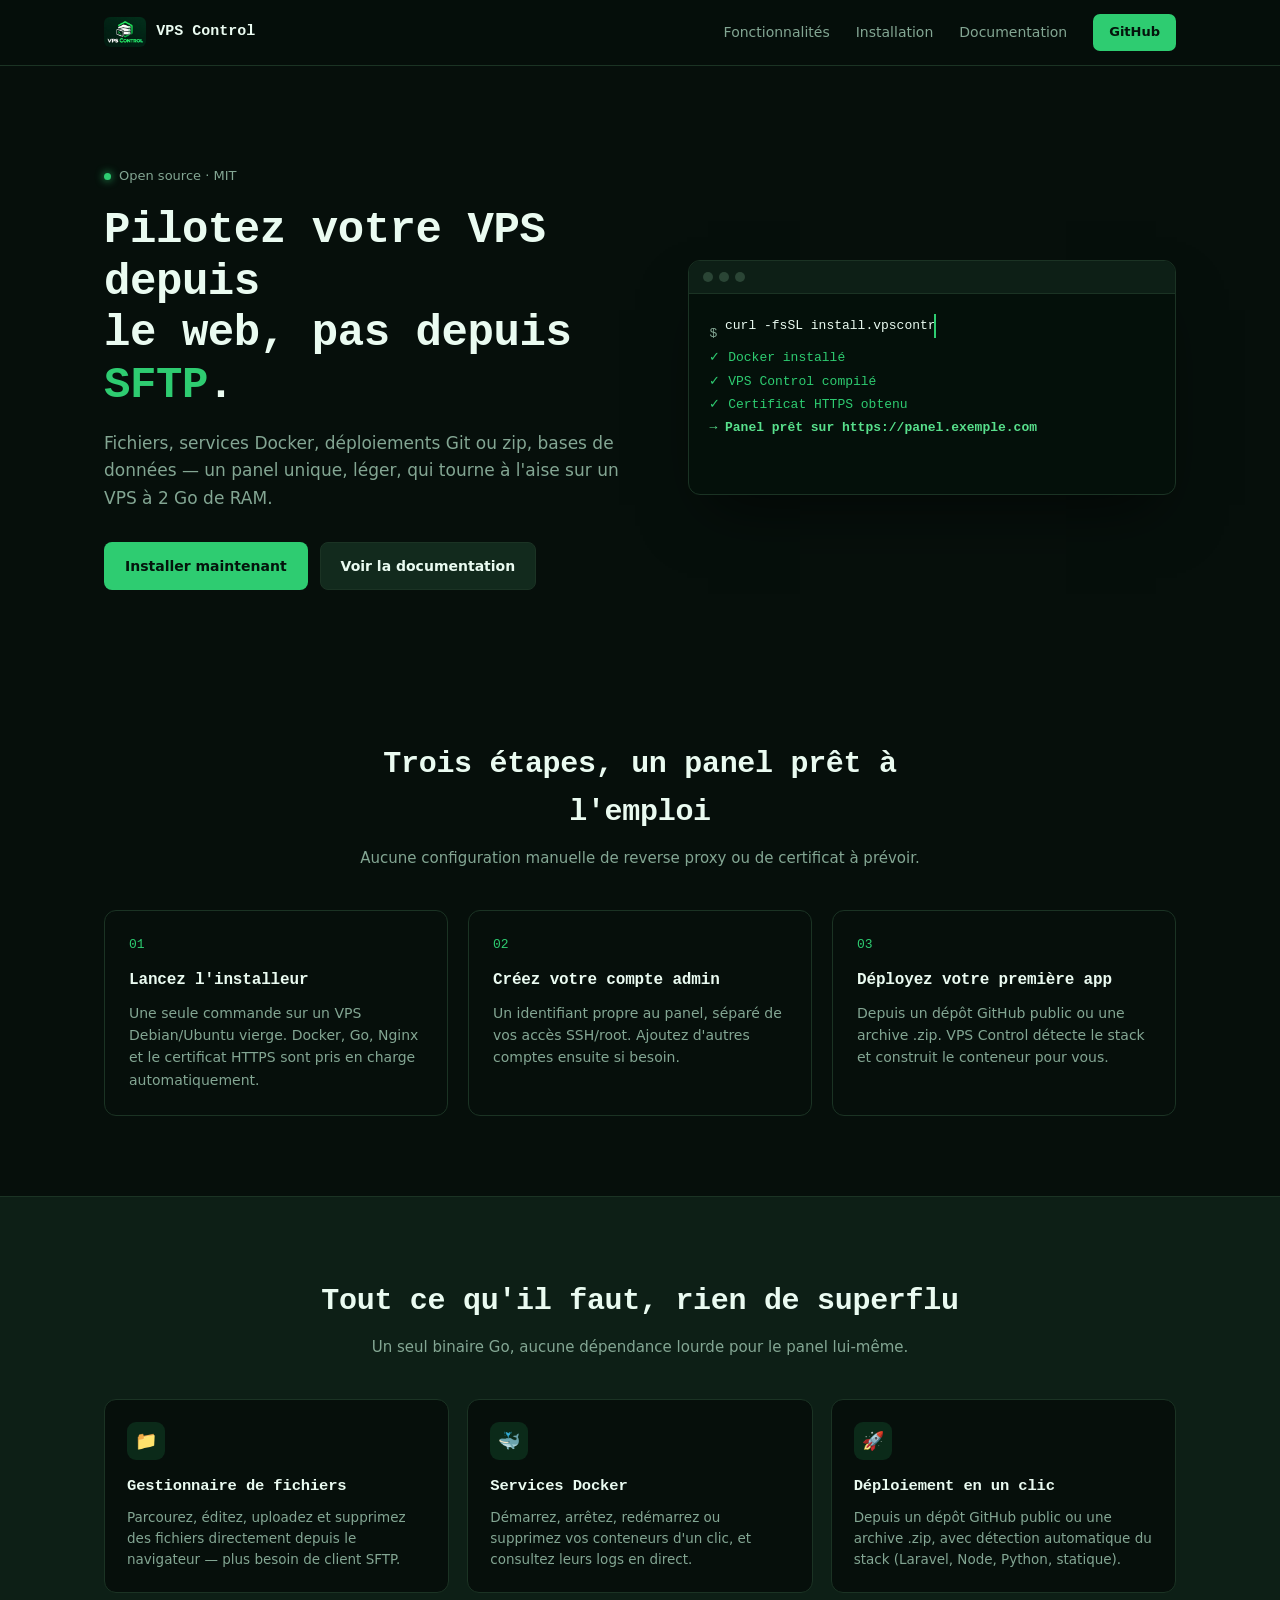
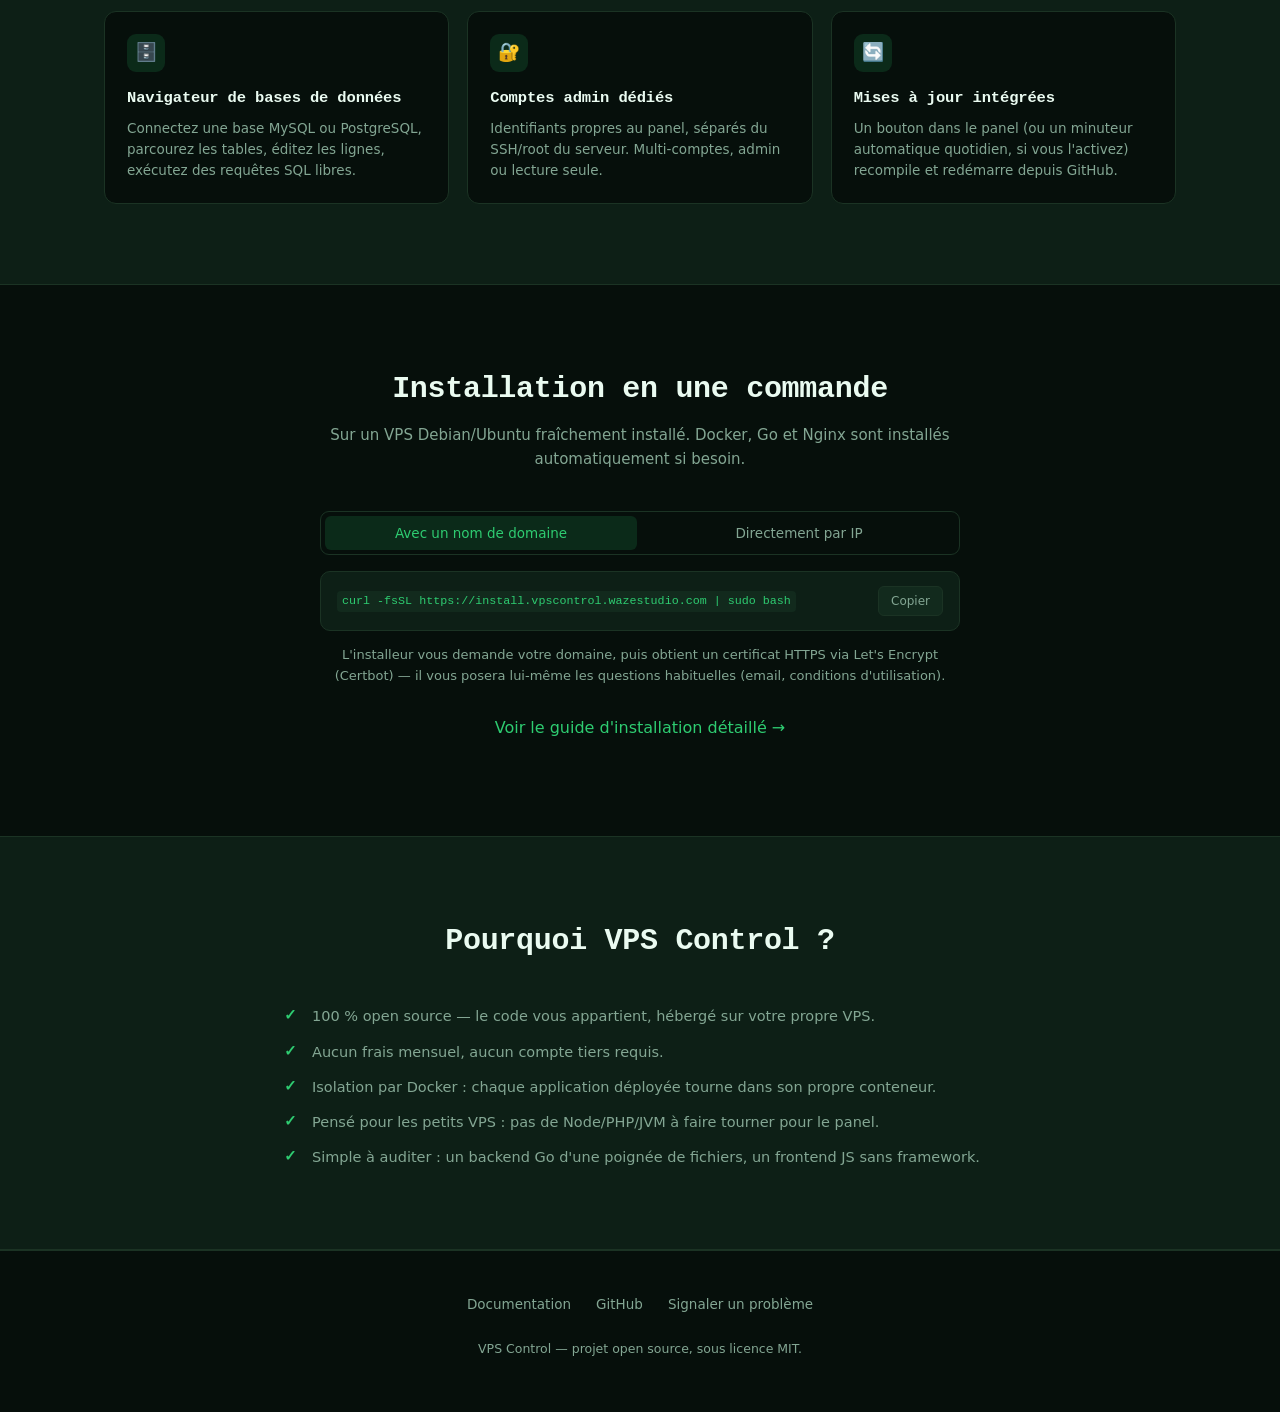
==== index.html @ a2557af0 "Update #1" ====
<!DOCTYPE html>
<html lang="fr">
<head>
<meta charset="UTF-8">
<meta name="viewport" content="width=device-width, initial-scale=1.0">
<title>VPS Control — le panel d'administration open source pour votre VPS</title>
<meta name="description" content="VPS Control est un panel web open source, léger (2 Go de RAM suffisent), pour gérer fichiers, services Docker, déploiements et bases de données de votre VPS.">
<link rel="icon" href="data:,">
<link rel="stylesheet" href="/style.css">
</head>
<body>

<nav class="site-nav">
  <div class="container">
    <div class="brand"><img src="/assets/logo-dark-bg.jpg" alt="VPS Control"> VPS Control</div>
    <div class="nav-links">
      <a href="#fonctionnalites" class="nav-link">Fonctionnalités</a>
      <a href="#installation" class="nav-link">Installation</a>
      <a href="/docs.html" class="nav-link">Documentation</a>
      <a href="https://github.com/VPSControl/vps-control" class="btn-github">GitHub</a>
    </div>
    <button class="nav-toggle" aria-label="Menu">☰</button>
  </div>
  <div class="mobile-menu">
    <a href="#fonctionnalites">Fonctionnalités</a>
    <a href="#installation">Installation</a>
    <a href="/docs.html">Documentation</a>
    <a href="https://github.com/VPSControl/vps-control" class="btn-github">GitHub</a>
  </div>
</nav>

<header class="hero">
  <div class="container hero-grid">
    <div>
      <div class="eyebrow-line"><span class="dot"></span> Open source · MIT</div>
      <h1>Pilotez votre VPS depuis<br>le web, pas depuis <span class="accent">SFTP</span>.</h1>
      <p class="tagline">Fichiers, services Docker, déploiements Git ou zip, bases de données — un panel unique, léger, qui tourne à l'aise sur un VPS à 2 Go de RAM.</p>
      <div class="hero-ctas">
        <a href="#installation" class="btn btn-primary">Installer maintenant</a>
        <a href="/docs.html" class="btn btn-secondary">Voir la documentation</a>
      </div>
    </div>
    <div class="terminal">
      <div class="terminal-bar"><span></span><span></span><span></span></div>
      <div class="terminal-body">
        <div><span class="prompt">$ </span><span class="cmd typed">curl -fsSL install.vpscontrol.wazestudio.com | sudo bash</span></div>
        <span class="out o1">✓ Docker installé</span>
        <span class="out o2">✓ VPS Control compilé</span>
        <span class="out o3">✓ Certificat HTTPS obtenu</span>
        <span class="out o4">→ Panel prêt sur https://panel.exemple.com</span>
      </div>
    </div>
  </div>
</header>

<section id="comment-ca-marche">
  <div class="container">
    <div class="section-head center">
      <h2>Trois étapes, un panel prêt à l'emploi</h2>
      <p>Aucune configuration manuelle de reverse proxy ou de certificat à prévoir.</p>
    </div>
    <div class="steps-grid">
      <div class="step-card">
        <div class="num">01</div>
        <h3>Lancez l'installeur</h3>
        <p>Une seule commande sur un VPS Debian/Ubuntu vierge. Docker, Go, Nginx et le certificat HTTPS sont pris en charge automatiquement.</p>
      </div>
      <div class="step-card">
        <div class="num">02</div>
        <h3>Créez votre compte admin</h3>
        <p>Un identifiant propre au panel, séparé de vos accès SSH/root. Ajoutez d'autres comptes ensuite si besoin.</p>
      </div>
      <div class="step-card">
        <div class="num">03</div>
        <h3>Déployez votre première app</h3>
        <p>Depuis un dépôt GitHub public ou une archive .zip. VPS Control détecte le stack et construit le conteneur pour vous.</p>
      </div>
    </div>
  </div>
</section>

<section id="fonctionnalites" class="alt">
  <div class="container">
    <div class="section-head center">
      <h2>Tout ce qu'il faut, rien de superflu</h2>
      <p>Un seul binaire Go, aucune dépendance lourde pour le panel lui-même.</p>
    </div>
    <div class="features-grid">
      <div class="feature-card">
        <div class="icon-badge">📁</div>
        <h3>Gestionnaire de fichiers</h3>
        <p>Parcourez, éditez, uploadez et supprimez des fichiers directement depuis le navigateur — plus besoin de client SFTP.</p>
      </div>
      <div class="feature-card">
        <div class="icon-badge">🐳</div>
        <h3>Services Docker</h3>
        <p>Démarrez, arrêtez, redémarrez ou supprimez vos conteneurs d'un clic, et consultez leurs logs en direct.</p>
      </div>
      <div class="feature-card">
        <div class="icon-badge">🚀</div>
        <h3>Déploiement en un clic</h3>
        <p>Depuis un dépôt GitHub public ou une archive .zip, avec détection automatique du stack (Laravel, Node, Python, statique).</p>
      </div>
      <div class="feature-card">
        <div class="icon-badge">🗄️</div>
        <h3>Navigateur de bases de données</h3>
        <p>Connectez une base MySQL ou PostgreSQL, parcourez les tables, éditez les lignes, exécutez des requêtes SQL libres.</p>
      </div>
      <div class="feature-card">
        <div class="icon-badge">🔐</div>
        <h3>Comptes admin dédiés</h3>
        <p>Identifiants propres au panel, séparés du SSH/root du serveur. Multi-comptes, admin ou lecture seule.</p>
      </div>
      <div class="feature-card">
        <div class="icon-badge">🔄</div>
        <h3>Mises à jour intégrées</h3>
        <p>Un bouton dans le panel (ou un minuteur automatique quotidien, si vous l'activez) recompile et redémarre depuis GitHub.</p>
      </div>
    </div>
  </div>
</section>

<section id="installation">
  <div class="container">
    <div class="section-head center">
      <h2>Installation en une commande</h2>
      <p>Sur un VPS Debian/Ubuntu fraîchement installé. Docker, Go et Nginx sont installés automatiquement si besoin.</p>
    </div>
    <div class="install-tabs">
      <div class="tab-switch">
        <button class="active" data-pane="pane-domain">Avec un nom de domaine</button>
        <button data-pane="pane-ip">Directement par IP</button>
      </div>
      <div id="pane-domain" class="install-pane active">
        <div class="code-box">
          <code id="cmd-domain">curl -fsSL https://install.vpscontrol.wazestudio.com | sudo bash</code>
          <button onclick="copyInstallCommand(this, document.getElementById('cmd-domain').textContent)">Copier</button>
        </div>
        <p class="install-note">L'installeur vous demande votre domaine, puis obtient un certificat HTTPS via Let's Encrypt (Certbot) — il vous posera lui-même les questions habituelles (email, conditions d'utilisation).</p>
      </div>
      <div id="pane-ip" class="install-pane">
        <div class="code-box">
          <code id="cmd-ip">curl -fsSL https://install.vpscontrol.wazestudio.com | sudo bash</code>
          <button onclick="copyInstallCommand(this, document.getElementById('cmd-ip').textContent)">Copier</button>
        </div>
        <p class="install-note">Répondez simplement Entrée à la question du domaine : le panel sera accessible en HTTPS via l'IP du VPS et un port de votre choix (certificat auto-signé).</p>
      </div>
    </div>
    <p style="text-align:center;margin-top:28px;">
      <a href="/docs.html">Voir le guide d'installation détaillé →</a>
    </p>
  </div>
</section>

<section class="alt">
  <div class="container" style="max-width:760px;">
    <div class="section-head center">
      <h2>Pourquoi VPS Control ?</h2>
    </div>
    <ul class="check-list">
      <li>100 % open source — le code vous appartient, hébergé sur votre propre VPS.</li>
      <li>Aucun frais mensuel, aucun compte tiers requis.</li>
      <li>Isolation par Docker : chaque application déployée tourne dans son propre conteneur.</li>
      <li>Pensé pour les petits VPS : pas de Node/PHP/JVM à faire tourner pour le panel.</li>
      <li>Simple à auditer : un backend Go d'une poignée de fichiers, un frontend JS sans framework.</li>
    </ul>
  </div>
</section>

<footer>
  <div class="container">
    <div class="footer-links">
      <a href="/docs.html">Documentation</a>
      <a href="https://github.com/VPSControl/vps-control">GitHub</a>
      <a href="https://github.com/VPSControl/vps-control/issues">Signaler un problème</a>
    </div>
    <p class="footer-note">VPS Control — projet open source, sous licence MIT.</p>
  </div>
</footer>

<script src="/app.js"></script>
</body>
</html>
---- style.css ----
/* ------------------------------------------------------------------
   VPS Control — site vitrine
   Direction : "console d'administration" — le sujet (un panel qui pilote
   un serveur depuis un terminal) porte le choix d'une display face
   monospace pour les titres, sur un fond vert-sombre proche du logo,
   avec une seule vraie animation (le terminal qui "tape" la commande
   d'installation dans le hero).
------------------------------------------------------------------- */

:root {
  --bg: #060f0b;
  --bg-elevated: #0d1f16;
  --bg-elevated-2: #122a1d;
  --border: #1b3324;
  --green: #2ecc71;
  --green-bright: #58e08c;
  --green-soft: rgba(46, 204, 113, 0.14);
  --text: #eafbf1;
  --text-muted: #83a693;
  --font-display: ui-monospace, SFMono-Regular, "Cascadia Mono", "JetBrains Mono", Consolas, monospace;
  --font-body: system-ui, -apple-system, "Segoe UI", Roboto, sans-serif;
  --max-width: 1120px;
  --radius: 12px;
}

* { box-sizing: border-box; }
html { scroll-behavior: smooth; }

@media (prefers-reduced-motion: reduce) {
  html { scroll-behavior: auto; }
  * { animation-duration: 0.001ms !important; animation-iteration-count: 1 !important; }
}

body {
  margin: 0;
  background:
    radial-gradient(ellipse 900px 500px at 15% -10%, rgba(46,204,113,0.10), transparent 60%),
    var(--bg);
  color: var(--text);
  font-family: var(--font-body);
  line-height: 1.6;
  -webkit-font-smoothing: antialiased;
}

a { color: var(--green); text-decoration: none; }
a:hover { text-decoration: underline; }
a:focus-visible, button:focus-visible, input:focus-visible, textarea:focus-visible {
  outline: 2px solid var(--green-bright); outline-offset: 2px;
}

.container { max-width: var(--max-width); margin: 0 auto; padding: 0 24px; }

h1, h2, h3 { font-family: var(--font-display); font-weight: 600; letter-spacing: -0.01em; margin: 0; }

/* ---- Nav ---- */
.site-nav {
  position: sticky; top: 0; z-index: 30;
  background: rgba(6, 15, 11, 0.88);
  backdrop-filter: blur(8px);
  border-bottom: 1px solid var(--border);
}
.site-nav .container { display: flex; align-items: center; justify-content: space-between; padding: 14px 24px; }
.brand { display: flex; align-items: center; gap: 10px; font-family: var(--font-display); font-weight: 600; font-size: 15px; }
.brand img { height: 30px; width: auto; border-radius: 6px; }
.nav-links { display: flex; gap: 26px; align-items: center; }
.nav-links a.nav-link { color: var(--text-muted); font-size: 14px; font-family: var(--font-body); }
.nav-links a.nav-link:hover { color: var(--text); text-decoration: none; }
.btn-github { background: var(--green); color: #04140c !important; padding: 8px 16px; border-radius: 7px; font-weight: 600; font-size: 13px; font-family: var(--font-body); }
.btn-github:hover { background: var(--green-bright); text-decoration: none; }

.nav-toggle {
  display: none;
  background: none; border: 1px solid var(--border); border-radius: 7px;
  width: 38px; height: 38px; color: var(--text); cursor: pointer; font-size: 18px;
}
.mobile-menu { display: none; }

@media (max-width: 760px) {
  .nav-links { display: none; }
  .nav-toggle { display: block; }
  .mobile-menu.open {
    display: flex; flex-direction: column; gap: 2px; padding: 10px 16px 16px;
    border-top: 1px solid var(--border); background: var(--bg);
  }
  .mobile-menu a { padding: 10px 4px; color: var(--text-muted); font-size: 15px; }
  .mobile-menu a.btn-github { color: #04140c !important; text-align: center; margin-top: 8px; }
}

/* ---- Hero ---- */
.hero { padding: clamp(50px, 8vw, 100px) 0 70px; }
.hero-grid { display: grid; grid-template-columns: 1.1fr 1fr; gap: 48px; align-items: center; }
@media (max-width: 900px) { .hero-grid { grid-template-columns: 1fr; } }

.eyebrow-line { display: flex; align-items: center; gap: 8px; color: var(--text-muted); font-size: 13px; margin-bottom: 18px; }
.eyebrow-line .dot { width: 7px; height: 7px; border-radius: 50%; background: var(--green); box-shadow: 0 0 8px var(--green); }

.hero h1 {
  font-size: clamp(28px, 4.4vw, 44px);
  line-height: 1.18;
  margin-bottom: 18px;
}
.hero h1 .accent { color: var(--green); }
.hero p.tagline { font-family: var(--font-body); font-size: 17px; color: var(--text-muted); max-width: 52ch; margin: 0 0 30px; }
.hero-ctas { display: flex; gap: 12px; flex-wrap: wrap; }

.btn { display: inline-flex; align-items: center; gap: 8px; padding: 12px 20px; border-radius: 8px; font-weight: 600; font-size: 14px; font-family: var(--font-body); border: 1px solid transparent; cursor: pointer; }
.btn-primary { background: var(--green); color: #04140c; }
.btn-primary:hover { background: var(--green-bright); text-decoration: none; }
.btn-secondary { background: var(--bg-elevated-2); color: var(--text); border-color: var(--border); }
.btn-secondary:hover { border-color: var(--green); text-decoration: none; }

/* ---- Terminal mockup (hero) ---- */
.terminal {
  background: #04100a;
  border: 1px solid var(--border);
  border-radius: var(--radius);
  overflow: hidden;
  box-shadow: 0 30px 60px -20px rgba(0,0,0,0.6);
}
.terminal-bar { display: flex; gap: 6px; padding: 11px 14px; background: var(--bg-elevated); border-bottom: 1px solid var(--border); }
.terminal-bar span { width: 10px; height: 10px; border-radius: 50%; background: #2a4535; }
.terminal-body { padding: 20px; font-family: var(--font-display); font-size: 13px; line-height: 1.8; min-height: 200px; }
.terminal-body .prompt { color: var(--text-muted); }
.terminal-body .cmd { color: var(--text); }
.terminal-body .out { color: var(--green); display: block; opacity: 0; animation: reveal 0.4s forwards; }
.terminal-body .out.o1 { animation-delay: 1.4s; }
.terminal-body .out.o2 { animation-delay: 1.9s; }
.terminal-body .out.o3 { animation-delay: 2.4s; }
.terminal-body .out.o4 { animation-delay: 2.9s; color: var(--green-bright); font-weight: 600; }
.typed { display: inline-block; overflow: hidden; white-space: nowrap; border-right: 2px solid var(--green); width: 0; animation: type 1.2s steps(28) forwards, blink 0.8s step-end infinite; }
@keyframes type { to { width: 27ch; } }
@keyframes blink { 50% { border-color: transparent; } }
@keyframes reveal { to { opacity: 1; } }

/* ---- Code / copy box ---- */
.code-box {
  background: var(--bg-elevated);
  border: 1px solid var(--border);
  border-radius: 10px;
  padding: 14px 16px;
  display: flex;
  align-items: center;
  justify-content: space-between;
  gap: 14px;
  font-family: var(--font-display);
  font-size: 13px;
  color: var(--green);
}
.code-box code { overflow-x: auto; white-space: pre; }
.code-box button {
  background: var(--bg-elevated-2);
  border: 1px solid var(--border);
  color: var(--text-muted);
  border-radius: 6px;
  padding: 7px 12px;
  font-size: 12px;
  cursor: pointer;
  font-family: var(--font-body);
  flex-shrink: 0;
}
.code-box button:hover { color: var(--text); border-color: var(--green); }

pre.code-block {
  background: var(--bg-elevated);
  border: 1px solid var(--border);
  border-radius: 10px;
  padding: 16px 18px;
  overflow-x: auto;
  font-family: var(--font-display);
  font-size: 13px;
  line-height: 1.6;
}
code { font-family: var(--font-display); background: var(--bg-elevated-2); padding: 1px 5px; border-radius: 4px; font-size: 0.9em; }
pre code { background: none; padding: 0; }

/* ---- Sections ---- */
section { padding: clamp(50px, 7vw, 80px) 0; }
section.alt { background: var(--bg-elevated); border-top: 1px solid var(--border); border-bottom: 1px solid var(--border); }
.section-head { max-width: 640px; margin: 0 0 40px; }
.section-head h2 { font-size: clamp(22px, 3vw, 30px); margin-bottom: 10px; }
.section-head p { color: var(--text-muted); font-size: 15px; margin: 0; }
.section-head.center { margin-left: auto; margin-right: auto; text-align: center; }

/* ---- Steps (séquence légitime : 1-2-3) ---- */
.steps-grid { display: grid; grid-template-columns: repeat(3, 1fr); gap: 20px; }
@media (max-width: 800px) { .steps-grid { grid-template-columns: 1fr; } }
.step-card { border: 1px solid var(--border); border-radius: var(--radius); padding: 24px; background: var(--bg); }
.step-card .num { font-family: var(--font-display); color: var(--green); font-size: 13px; margin-bottom: 12px; }
.step-card h3 { font-size: 16px; margin-bottom: 8px; }
.step-card p { color: var(--text-muted); font-size: 14px; margin: 0; }

/* ---- Feature grid ---- */
.features-grid { display: grid; grid-template-columns: repeat(3, 1fr); gap: 18px; }
@media (max-width: 900px) { .features-grid { grid-template-columns: repeat(2, 1fr); } }
@media (max-width: 600px) { .features-grid { grid-template-columns: 1fr; } }

.feature-card {
  background: var(--bg);
  border: 1px solid var(--border);
  border-radius: var(--radius);
  padding: 22px;
  transition: border-color 0.15s ease, transform 0.15s ease;
}
.feature-card:hover { border-color: var(--green); transform: translateY(-2px); }
.feature-card .icon-badge {
  width: 38px; height: 38px; border-radius: 9px; background: var(--green-soft);
  display: flex; align-items: center; justify-content: center; font-size: 18px; margin-bottom: 14px;
}
.feature-card h3 { font-size: 15.5px; margin-bottom: 8px; }
.feature-card p { margin: 0; color: var(--text-muted); font-size: 13.5px; line-height: 1.55; }

/* ---- Install tabs ---- */
.install-tabs { max-width: 640px; margin: 0 auto; }
.tab-switch { display: flex; gap: 6px; background: var(--bg); border: 1px solid var(--border); border-radius: 9px; padding: 4px; margin-bottom: 16px; }
.tab-switch button {
  flex: 1; background: none; border: none; color: var(--text-muted); padding: 9px 12px; border-radius: 6px;
  font-family: var(--font-body); font-size: 13.5px; cursor: pointer; font-weight: 500;
}
.tab-switch button.active { background: var(--green-soft); color: var(--green); }
.install-pane { display: none; }
.install-pane.active { display: block; }
.install-note { text-align: center; color: var(--text-muted); font-size: 13px; margin-top: 14px; }

/* ---- Check list ---- */
.check-list { list-style: none; padding: 0; margin: 0; display: grid; gap: 12px; }
.check-list li { padding-left: 28px; position: relative; color: var(--text-muted); font-size: 14.5px; }
.check-list li::before { content: "✓"; position: absolute; left: 0; top: 0; color: var(--green); font-weight: 700; font-family: var(--font-display); }

/* ---- Footer ---- */
footer { padding: 40px 0; border-top: 1px solid var(--border); }
footer .container { display: flex; flex-direction: column; align-items: center; gap: 10px; text-align: center; }
footer .footer-links a { color: var(--text-muted); margin: 0 10px; font-size: 13.5px; }
footer .footer-links a:hover { color: var(--green); }
footer .footer-note { color: var(--text-muted); font-size: 12.5px; }

/* ---- Docs page ---- */
.docs-layout { display: grid; grid-template-columns: 220px 1fr; gap: 44px; align-items: start; }
@media (max-width: 900px) { .docs-layout { grid-template-columns: 1fr; } .docs-toc { position: static !important; flex-direction: row !important; flex-wrap: wrap; gap: 8px !important; padding-bottom: 20px; border-bottom: 1px solid var(--border); margin-bottom: 20px; } }
.docs-toc { position: sticky; top: 90px; display: flex; flex-direction: column; gap: 4px; }
.docs-toc a { color: var(--text-muted); font-size: 13.5px; padding: 7px 10px; border-radius: 6px; }
.docs-toc a:hover, .docs-toc a.active { color: var(--green); background: var(--green-soft); text-decoration: none; }
.docs-content h2 { font-size: 21px; margin-top: 48px; scroll-margin-top: 90px; }
.docs-content h2:first-child { margin-top: 0; }
.docs-content p, .docs-content li { font-size: 15px; }
.docs-content table { width: 100%; border-collapse: collapse; margin: 16px 0; display: block; overflow-x: auto; }
.docs-content th, .docs-content td { text-align: left; padding: 8px 10px; border-bottom: 1px solid var(--border); font-size: 13.5px; white-space: nowrap; }
.docs-content th { color: var(--text-muted); font-weight: 600; font-family: var(--font-display); }
.docs-content ul { color: var(--text-muted); padding-left: 20px; }
.docs-content .callout {
  border-left: 3px solid var(--green); background: var(--bg-elevated);
  padding: 14px 18px; border-radius: 0 8px 8px 0; margin: 18px 0; color: var(--text-muted); font-size: 14px;
}
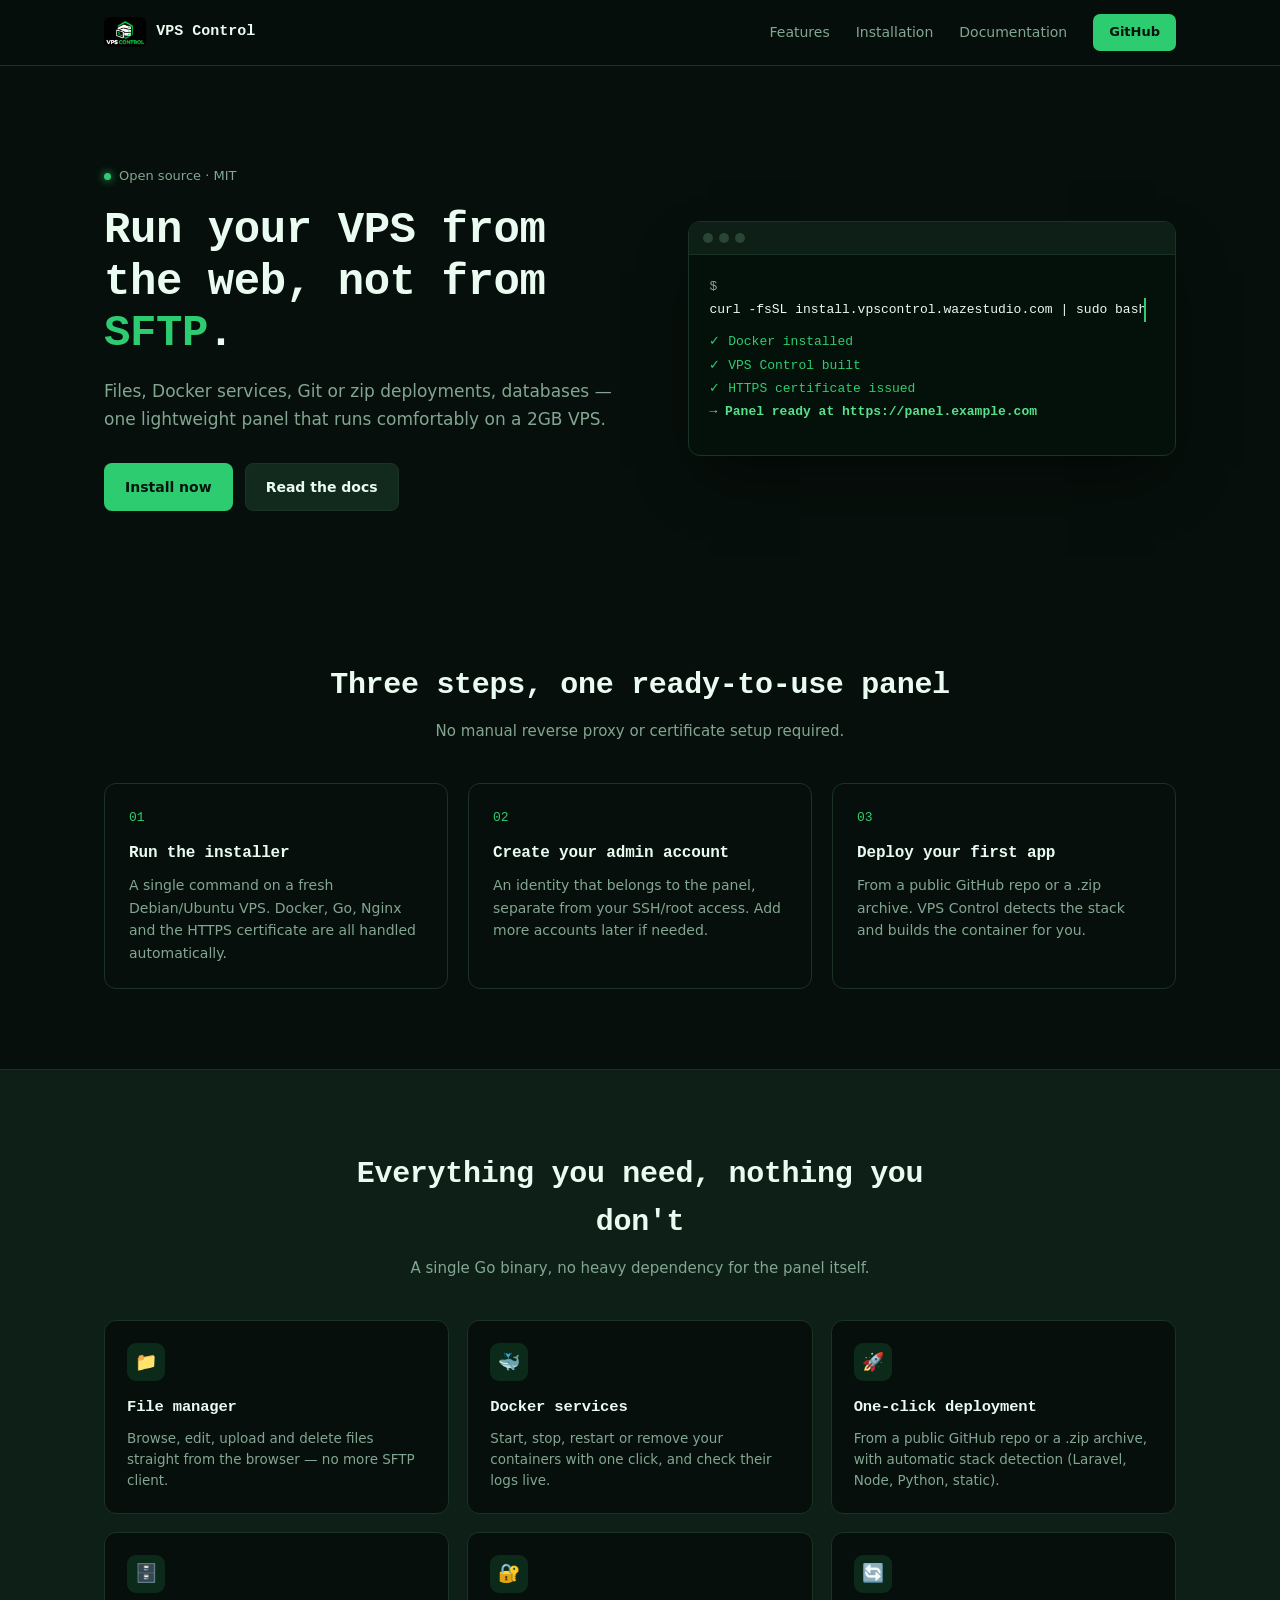
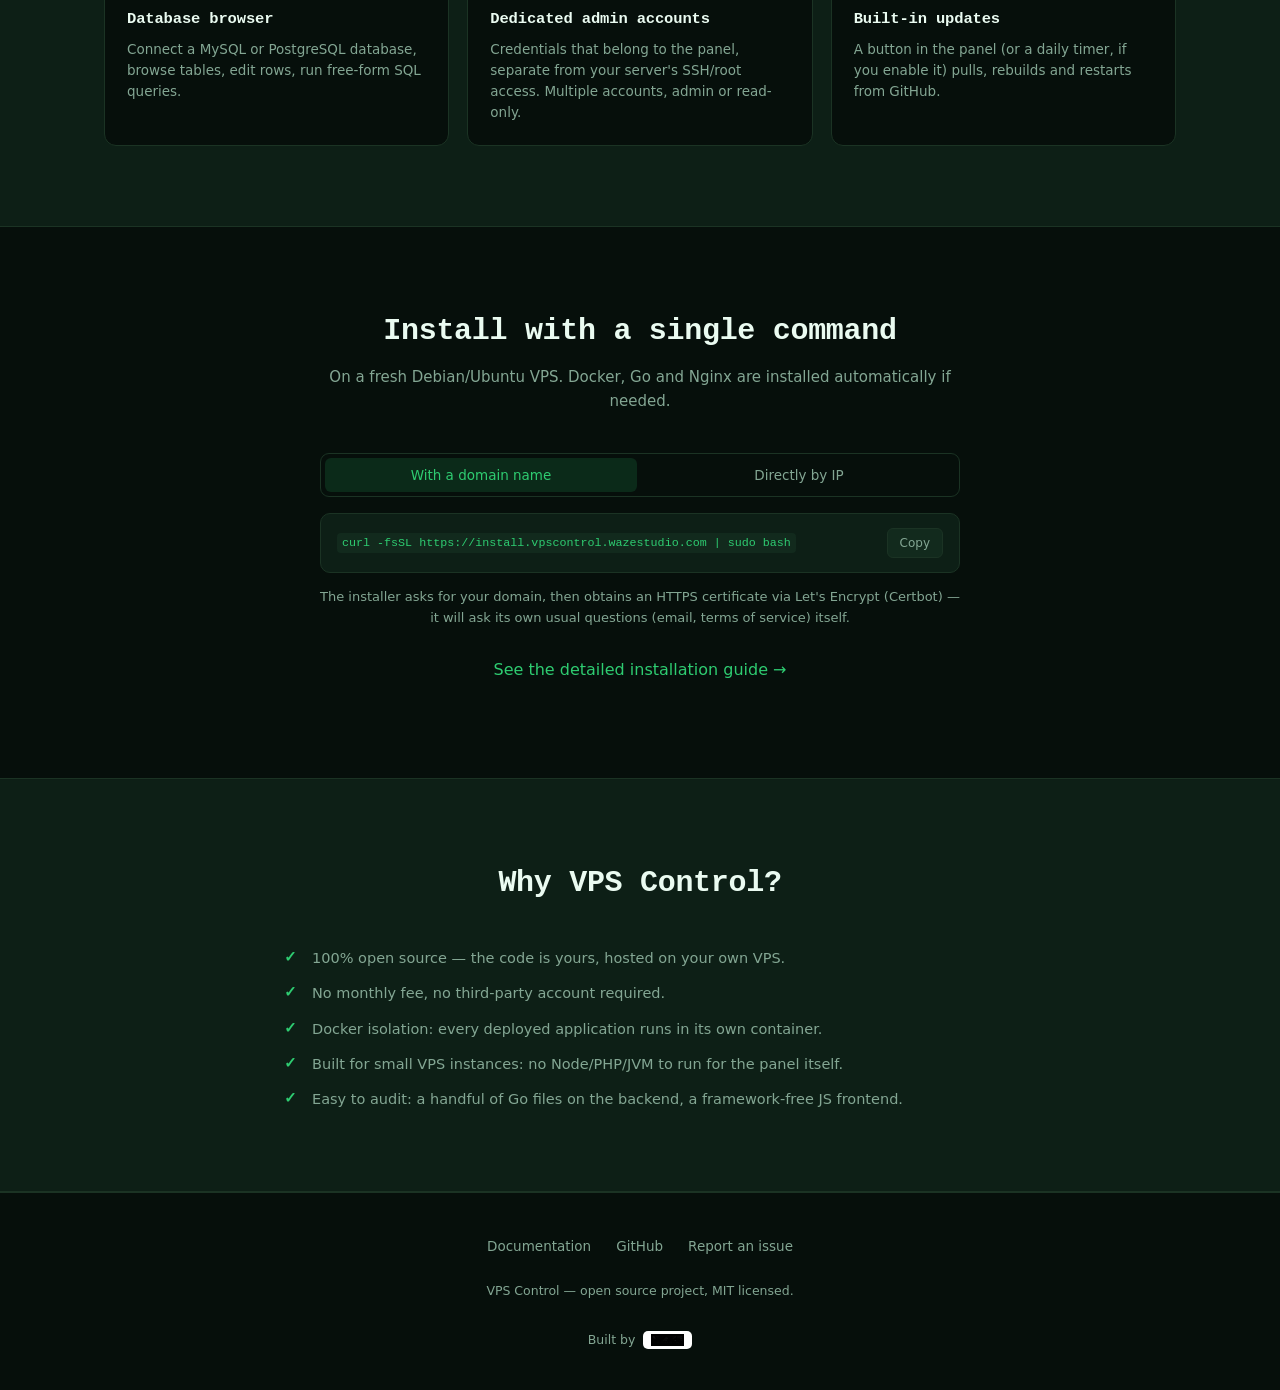
==== commit 391e8bf8: "Update #1.0.1" ====
--- a/index.html
+++ b/index.html
@@ -1,20 +1,20 @@
 <!DOCTYPE html>
-<html lang="fr">
+<html lang="en">
 <head>
 <meta charset="UTF-8">
 <meta name="viewport" content="width=device-width, initial-scale=1.0">
-<title>VPS Control — le panel d'administration open source pour votre VPS</title>
-<meta name="description" content="VPS Control est un panel web open source, léger (2 Go de RAM suffisent), pour gérer fichiers, services Docker, déploiements et bases de données de votre VPS.">
-<link rel="icon" href="data:,">
+<title>VPS Control — the open-source admin panel for your VPS</title>
+<meta name="description" content="VPS Control is an open-source, lightweight web panel (runs comfortably on 2GB of RAM) for managing files, Docker services, deployments and databases on your VPS.">
+<link rel="icon" type="image/jpeg" href="/assets/logo-icon.jpg">
 <link rel="stylesheet" href="/style.css">
 </head>
 <body>
 
 <nav class="site-nav">
   <div class="container">
-    <div class="brand"><img src="/assets/logo-dark-bg.jpg" alt="VPS Control"> VPS Control</div>
+    <div class="brand"><img src="/assets/logo-full.jpg" alt="VPS Control"> VPS Control</div>
     <div class="nav-links">
-      <a href="#fonctionnalites" class="nav-link">Fonctionnalités</a>
+      <a href="#features" class="nav-link">Features</a>
       <a href="#installation" class="nav-link">Installation</a>
       <a href="/docs.html" class="nav-link">Documentation</a>
       <a href="https://github.com/VPSControl/vps-control" class="btn-github">GitHub</a>
@@ -22,7 +22,7 @@
     <button class="nav-toggle" aria-label="Menu">☰</button>
   </div>
   <div class="mobile-menu">
-    <a href="#fonctionnalites">Fonctionnalités</a>
+    <a href="#features">Features</a>
     <a href="#installation">Installation</a>
     <a href="/docs.html">Documentation</a>
     <a href="https://github.com/VPSControl/vps-control" class="btn-github">GitHub</a>
@@ -33,88 +33,88 @@
   <div class="container hero-grid">
     <div>
       <div class="eyebrow-line"><span class="dot"></span> Open source · MIT</div>
-      <h1>Pilotez votre VPS depuis<br>le web, pas depuis <span class="accent">SFTP</span>.</h1>
-      <p class="tagline">Fichiers, services Docker, déploiements Git ou zip, bases de données — un panel unique, léger, qui tourne à l'aise sur un VPS à 2 Go de RAM.</p>
+      <h1>Run your VPS from<br>the web, not from <span class="accent">SFTP</span>.</h1>
+      <p class="tagline">Files, Docker services, Git or zip deployments, databases — one lightweight panel that runs comfortably on a 2GB VPS.</p>
       <div class="hero-ctas">
-        <a href="#installation" class="btn btn-primary">Installer maintenant</a>
-        <a href="/docs.html" class="btn btn-secondary">Voir la documentation</a>
+        <a href="#installation" class="btn btn-primary">Install now</a>
+        <a href="/docs.html" class="btn btn-secondary">Read the docs</a>
       </div>
     </div>
     <div class="terminal">
       <div class="terminal-bar"><span></span><span></span><span></span></div>
       <div class="terminal-body">
         <div><span class="prompt">$ </span><span class="cmd typed">curl -fsSL install.vpscontrol.wazestudio.com | sudo bash</span></div>
-        <span class="out o1">✓ Docker installé</span>
-        <span class="out o2">✓ VPS Control compilé</span>
-        <span class="out o3">✓ Certificat HTTPS obtenu</span>
-        <span class="out o4">→ Panel prêt sur https://panel.exemple.com</span>
+        <span class="out o1">✓ Docker installed</span>
+        <span class="out o2">✓ VPS Control built</span>
+        <span class="out o3">✓ HTTPS certificate issued</span>
+        <span class="out o4">→ Panel ready at https://panel.example.com</span>
       </div>
     </div>
   </div>
 </header>
 
-<section id="comment-ca-marche">
+<section id="how-it-works">
   <div class="container">
     <div class="section-head center">
-      <h2>Trois étapes, un panel prêt à l'emploi</h2>
-      <p>Aucune configuration manuelle de reverse proxy ou de certificat à prévoir.</p>
+      <h2>Three steps, one ready-to-use panel</h2>
+      <p>No manual reverse proxy or certificate setup required.</p>
     </div>
     <div class="steps-grid">
       <div class="step-card">
         <div class="num">01</div>
-        <h3>Lancez l'installeur</h3>
-        <p>Une seule commande sur un VPS Debian/Ubuntu vierge. Docker, Go, Nginx et le certificat HTTPS sont pris en charge automatiquement.</p>
+        <h3>Run the installer</h3>
+        <p>A single command on a fresh Debian/Ubuntu VPS. Docker, Go, Nginx and the HTTPS certificate are all handled automatically.</p>
       </div>
       <div class="step-card">
         <div class="num">02</div>
-        <h3>Créez votre compte admin</h3>
-        <p>Un identifiant propre au panel, séparé de vos accès SSH/root. Ajoutez d'autres comptes ensuite si besoin.</p>
+        <h3>Create your admin account</h3>
+        <p>An identity that belongs to the panel, separate from your SSH/root access. Add more accounts later if needed.</p>
       </div>
       <div class="step-card">
         <div class="num">03</div>
-        <h3>Déployez votre première app</h3>
-        <p>Depuis un dépôt GitHub public ou une archive .zip. VPS Control détecte le stack et construit le conteneur pour vous.</p>
+        <h3>Deploy your first app</h3>
+        <p>From a public GitHub repo or a .zip archive. VPS Control detects the stack and builds the container for you.</p>
       </div>
     </div>
   </div>
 </section>
 
-<section id="fonctionnalites" class="alt">
+<section id="features" class="alt">
   <div class="container">
     <div class="section-head center">
-      <h2>Tout ce qu'il faut, rien de superflu</h2>
-      <p>Un seul binaire Go, aucune dépendance lourde pour le panel lui-même.</p>
+      <h2>Everything you need, nothing you don't</h2>
+      <p>A single Go binary, no heavy dependency for the panel itself.</p>
     </div>
     <div class="features-grid">
       <div class="feature-card">
         <div class="icon-badge">📁</div>
-        <h3>Gestionnaire de fichiers</h3>
-        <p>Parcourez, éditez, uploadez et supprimez des fichiers directement depuis le navigateur — plus besoin de client SFTP.</p>
+        <h3>File manager</h3>
+        <p>Browse, edit, upload and delete files straight from the browser — no more SFTP client.</p>
       </div>
       <div class="feature-card">
         <div class="icon-badge">🐳</div>
-        <h3>Services Docker</h3>
-        <p>Démarrez, arrêtez, redémarrez ou supprimez vos conteneurs d'un clic, et consultez leurs logs en direct.</p>
+        <h3>Docker services</h3>
+        <p>Start, stop, restart or remove your containers with one click, and check their logs live.</p>
       </div>
       <div class="feature-card">
         <div class="icon-badge">🚀</div>
-        <h3>Déploiement en un clic</h3>
-        <p>Depuis un dépôt GitHub public ou une archive .zip, avec détection automatique du stack (Laravel, Node, Python, statique).</p>
+        <h3>One-click deployment</h3>
+        <p>From a public GitHub repo or a .zip archive, with automatic stack detection (Laravel, Node, Python, static).</p>
       </div>
       <div class="feature-card">
         <div class="icon-badge">🗄️</div>
-        <h3>Navigateur de bases de données</h3>
-        <p>Connectez une base MySQL ou PostgreSQL, parcourez les tables, éditez les lignes, exécutez des requêtes SQL libres.</p>
+        <h3>Database browser</h3>
+        <p>Connect a MySQL or PostgreSQL database, browse tables, edit rows, run free-form SQL queries.</p>
       </div>
       <div class="feature-card">
         <div class="icon-badge">🔐</div>
-        <h3>Comptes admin dédiés</h3>
-        <p>Identifiants propres au panel, séparés du SSH/root du serveur. Multi-comptes, admin ou lecture seule.</p>
+        <h3>Dedicated admin accounts</h3>
+        <p>Credentials that belong to the panel, separate from your server's SSH/root access. Multiple accounts, admin or read-only.</p>
       </div>
       <div class="feature-card">
         <div class="icon-badge">🔄</div>
-        <h3>Mises à jour intégrées</h3>
-        <p>Un bouton dans le panel (ou un minuteur automatique quotidien, si vous l'activez) recompile et redémarre depuis GitHub.</p>
+        <h3>Built-in updates</h3>
+        <p>A button in the panel (or a daily timer, if you enable it) pulls, rebuilds and restarts from GitHub.</p>
       </div>
     </div>
   </div>
@@ -123,31 +123,31 @@
 <section id="installation">
   <div class="container">
     <div class="section-head center">
-      <h2>Installation en une commande</h2>
-      <p>Sur un VPS Debian/Ubuntu fraîchement installé. Docker, Go et Nginx sont installés automatiquement si besoin.</p>
+      <h2>Install with a single command</h2>
+      <p>On a fresh Debian/Ubuntu VPS. Docker, Go and Nginx are installed automatically if needed.</p>
     </div>
     <div class="install-tabs">
       <div class="tab-switch">
-        <button class="active" data-pane="pane-domain">Avec un nom de domaine</button>
-        <button data-pane="pane-ip">Directement par IP</button>
+        <button class="active" data-pane="pane-domain">With a domain name</button>
+        <button data-pane="pane-ip">Directly by IP</button>
       </div>
       <div id="pane-domain" class="install-pane active">
         <div class="code-box">
           <code id="cmd-domain">curl -fsSL https://install.vpscontrol.wazestudio.com | sudo bash</code>
-          <button onclick="copyInstallCommand(this, document.getElementById('cmd-domain').textContent)">Copier</button>
+          <button onclick="copyInstallCommand(this, document.getElementById('cmd-domain').textContent)">Copy</button>
         </div>
-        <p class="install-note">L'installeur vous demande votre domaine, puis obtient un certificat HTTPS via Let's Encrypt (Certbot) — il vous posera lui-même les questions habituelles (email, conditions d'utilisation).</p>
+        <p class="install-note">The installer asks for your domain, then obtains an HTTPS certificate via Let's Encrypt (Certbot) — it will ask its own usual questions (email, terms of service) itself.</p>
       </div>
       <div id="pane-ip" class="install-pane">
         <div class="code-box">
           <code id="cmd-ip">curl -fsSL https://install.vpscontrol.wazestudio.com | sudo bash</code>
-          <button onclick="copyInstallCommand(this, document.getElementById('cmd-ip').textContent)">Copier</button>
+          <button onclick="copyInstallCommand(this, document.getElementById('cmd-ip').textContent)">Copy</button>
         </div>
-        <p class="install-note">Répondez simplement Entrée à la question du domaine : le panel sera accessible en HTTPS via l'IP du VPS et un port de votre choix (certificat auto-signé).</p>
+        <p class="install-note">Just press Enter at the domain question: the panel becomes available over HTTPS via the VPS's IP and a port of your choice (self-signed certificate).</p>
       </div>
     </div>
     <p style="text-align:center;margin-top:28px;">
-      <a href="/docs.html">Voir le guide d'installation détaillé →</a>
+      <a href="/docs.html">See the detailed installation guide →</a>
     </p>
   </div>
 </section>
@@ -155,14 +155,14 @@
 <section class="alt">
   <div class="container" style="max-width:760px;">
     <div class="section-head center">
-      <h2>Pourquoi VPS Control ?</h2>
+      <h2>Why VPS Control?</h2>
     </div>
     <ul class="check-list">
-      <li>100 % open source — le code vous appartient, hébergé sur votre propre VPS.</li>
-      <li>Aucun frais mensuel, aucun compte tiers requis.</li>
-      <li>Isolation par Docker : chaque application déployée tourne dans son propre conteneur.</li>
-      <li>Pensé pour les petits VPS : pas de Node/PHP/JVM à faire tourner pour le panel.</li>
-      <li>Simple à auditer : un backend Go d'une poignée de fichiers, un frontend JS sans framework.</li>
+      <li>100% open source — the code is yours, hosted on your own VPS.</li>
+      <li>No monthly fee, no third-party account required.</li>
+      <li>Docker isolation: every deployed application runs in its own container.</li>
+      <li>Built for small VPS instances: no Node/PHP/JVM to run for the panel itself.</li>
+      <li>Easy to audit: a handful of Go files on the backend, a framework-free JS frontend.</li>
     </ul>
   </div>
 </section>
@@ -172,9 +172,13 @@
     <div class="footer-links">
       <a href="/docs.html">Documentation</a>
       <a href="https://github.com/VPSControl/vps-control">GitHub</a>
-      <a href="https://github.com/VPSControl/vps-control/issues">Signaler un problème</a>
+      <a href="https://github.com/VPSControl/vps-control/issues">Report an issue</a>
     </div>
-    <p class="footer-note">VPS Control — projet open source, sous licence MIT.</p>
+    <p class="footer-note">VPS Control — open source project, MIT licensed.</p>
+    <div class="footer-credit">
+      <span>Built by</span>
+      <span class="waze-badge"><img src="/assets/waze-studio-logo.jpg" alt="Waze Studio"></span>
+    </div>
   </div>
 </footer>
 
--- a/style.css
+++ b/style.css
@@ -1,10 +1,10 @@
 /* ------------------------------------------------------------------
-   VPS Control — site vitrine
-   Direction : "console d'administration" — le sujet (un panel qui pilote
-   un serveur depuis un terminal) porte le choix d'une display face
-   monospace pour les titres, sur un fond vert-sombre proche du logo,
-   avec une seule vraie animation (le terminal qui "tape" la commande
-   d'installation dans le hero).
+   VPS Control — marketing site
+   Direction: "admin console" — the subject (a panel that drives a
+   server from a terminal) justifies a monospace display face for
+   headings, on a dark-green background close to the logo, with a
+   single real animation (the terminal "typing" the install command
+   in the hero).
 ------------------------------------------------------------------- */
 
 :root {
@@ -25,6 +25,10 @@
 
 * { box-sizing: border-box; }
 html { scroll-behavior: smooth; }
+/* Safety net: with min-width:0 applied below on grid items, this should
+   never be needed, but it costs nothing to guarantee no page ever scrolls
+   sideways on a phone. */
+html, body { max-width: 100%; overflow-x: hidden; }
 
 @media (prefers-reduced-motion: reduce) {
   html { scroll-behavior: auto; }
@@ -89,6 +93,7 @@
 /* ---- Hero ---- */
 .hero { padding: clamp(50px, 8vw, 100px) 0 70px; }
 .hero-grid { display: grid; grid-template-columns: 1.1fr 1fr; gap: 48px; align-items: center; }
+.hero-grid > * { min-width: 0; } /* prevents grid blowout from the long command inside .terminal */
 @media (max-width: 900px) { .hero-grid { grid-template-columns: 1fr; } }
 
 .eyebrow-line { display: flex; align-items: center; gap: 8px; color: var(--text-muted); font-size: 13px; margin-bottom: 18px; }
@@ -119,7 +124,7 @@
 }
 .terminal-bar { display: flex; gap: 6px; padding: 11px 14px; background: var(--bg-elevated); border-bottom: 1px solid var(--border); }
 .terminal-bar span { width: 10px; height: 10px; border-radius: 50%; background: #2a4535; }
-.terminal-body { padding: 20px; font-family: var(--font-display); font-size: 13px; line-height: 1.8; min-height: 200px; }
+.terminal-body { padding: 20px; font-family: var(--font-display); font-size: 13px; line-height: 1.8; min-height: 200px; overflow-x: auto; }
 .terminal-body .prompt { color: var(--text-muted); }
 .terminal-body .cmd { color: var(--text); }
 .terminal-body .out { color: var(--green); display: block; opacity: 0; animation: reveal 0.4s forwards; }
@@ -127,8 +132,8 @@
 .terminal-body .out.o2 { animation-delay: 1.9s; }
 .terminal-body .out.o3 { animation-delay: 2.4s; }
 .terminal-body .out.o4 { animation-delay: 2.9s; color: var(--green-bright); font-weight: 600; }
-.typed { display: inline-block; overflow: hidden; white-space: nowrap; border-right: 2px solid var(--green); width: 0; animation: type 1.2s steps(28) forwards, blink 0.8s step-end infinite; }
-@keyframes type { to { width: 27ch; } }
+.typed { display: inline-block; overflow: hidden; white-space: nowrap; border-right: 2px solid var(--green); width: 0; animation: type 1.3s steps(56) forwards, blink 0.8s step-end infinite; }
+@keyframes type { to { width: 56ch; } }
 @keyframes blink { 50% { border-color: transparent; } }
 @keyframes reveal { to { opacity: 1; } }
 
@@ -145,8 +150,9 @@
   font-family: var(--font-display);
   font-size: 13px;
   color: var(--green);
-}
-.code-box code { overflow-x: auto; white-space: pre; }
+  min-width: 0;
+}
+.code-box code { overflow-x: auto; white-space: pre; min-width: 0; }
 .code-box button {
   background: var(--bg-elevated-2);
   border: 1px solid var(--border);
@@ -181,7 +187,7 @@
 .section-head p { color: var(--text-muted); font-size: 15px; margin: 0; }
 .section-head.center { margin-left: auto; margin-right: auto; text-align: center; }
 
-/* ---- Steps (séquence légitime : 1-2-3) ---- */
+/* ---- Steps (a genuine 1-2-3 sequence) ---- */
 .steps-grid { display: grid; grid-template-columns: repeat(3, 1fr); gap: 20px; }
 @media (max-width: 800px) { .steps-grid { grid-template-columns: 1fr; } }
 .step-card { border: 1px solid var(--border); border-radius: var(--radius); padding: 24px; background: var(--bg); }
@@ -232,16 +238,30 @@
 footer .footer-links a { color: var(--text-muted); margin: 0 10px; font-size: 13.5px; }
 footer .footer-links a:hover { color: var(--green); }
 footer .footer-note { color: var(--text-muted); font-size: 12.5px; }
+.footer-credit { display: flex; align-items: center; gap: 8px; margin-top: 6px; color: var(--text-muted); font-size: 12.5px; }
+.waze-badge { display: inline-flex; align-items: center; background: #fff; border-radius: 5px; padding: 3px 8px; line-height: 0; }
+.waze-badge img { height: 12px; width: auto; display: block; }
 
 /* ---- Docs page ---- */
 .docs-layout { display: grid; grid-template-columns: 220px 1fr; gap: 44px; align-items: start; }
-@media (max-width: 900px) { .docs-layout { grid-template-columns: 1fr; } .docs-toc { position: static !important; flex-direction: row !important; flex-wrap: wrap; gap: 8px !important; padding-bottom: 20px; border-bottom: 1px solid var(--border); margin-bottom: 20px; } }
+/* min-width:0 is the fix for the classic CSS-grid overflow bug: without it,
+   a grid item with a long unbreakable child (a <pre> code line, a wide
+   table) refuses to shrink below its content's natural width, which widens
+   the whole grid — and the page — past the viewport on a phone. */
+.docs-layout > * { min-width: 0; }
+@media (max-width: 900px) {
+  .docs-layout { grid-template-columns: 1fr; }
+  .docs-toc {
+    position: static !important; flex-direction: row !important; flex-wrap: wrap;
+    gap: 8px !important; padding-bottom: 20px; border-bottom: 1px solid var(--border); margin-bottom: 20px;
+  }
+}
 .docs-toc { position: sticky; top: 90px; display: flex; flex-direction: column; gap: 4px; }
 .docs-toc a { color: var(--text-muted); font-size: 13.5px; padding: 7px 10px; border-radius: 6px; }
 .docs-toc a:hover, .docs-toc a.active { color: var(--green); background: var(--green-soft); text-decoration: none; }
 .docs-content h2 { font-size: 21px; margin-top: 48px; scroll-margin-top: 90px; }
 .docs-content h2:first-child { margin-top: 0; }
-.docs-content p, .docs-content li { font-size: 15px; }
+.docs-content p, .docs-content li { font-size: 15px; overflow-wrap: break-word; }
 .docs-content table { width: 100%; border-collapse: collapse; margin: 16px 0; display: block; overflow-x: auto; }
 .docs-content th, .docs-content td { text-align: left; padding: 8px 10px; border-bottom: 1px solid var(--border); font-size: 13.5px; white-space: nowrap; }
 .docs-content th { color: var(--text-muted); font-weight: 600; font-family: var(--font-display); }
@@ -249,4 +269,5 @@
 .docs-content .callout {
   border-left: 3px solid var(--green); background: var(--bg-elevated);
   padding: 14px 18px; border-radius: 0 8px 8px 0; margin: 18px 0; color: var(--text-muted); font-size: 14px;
-}
+  overflow-wrap: break-word;
+}
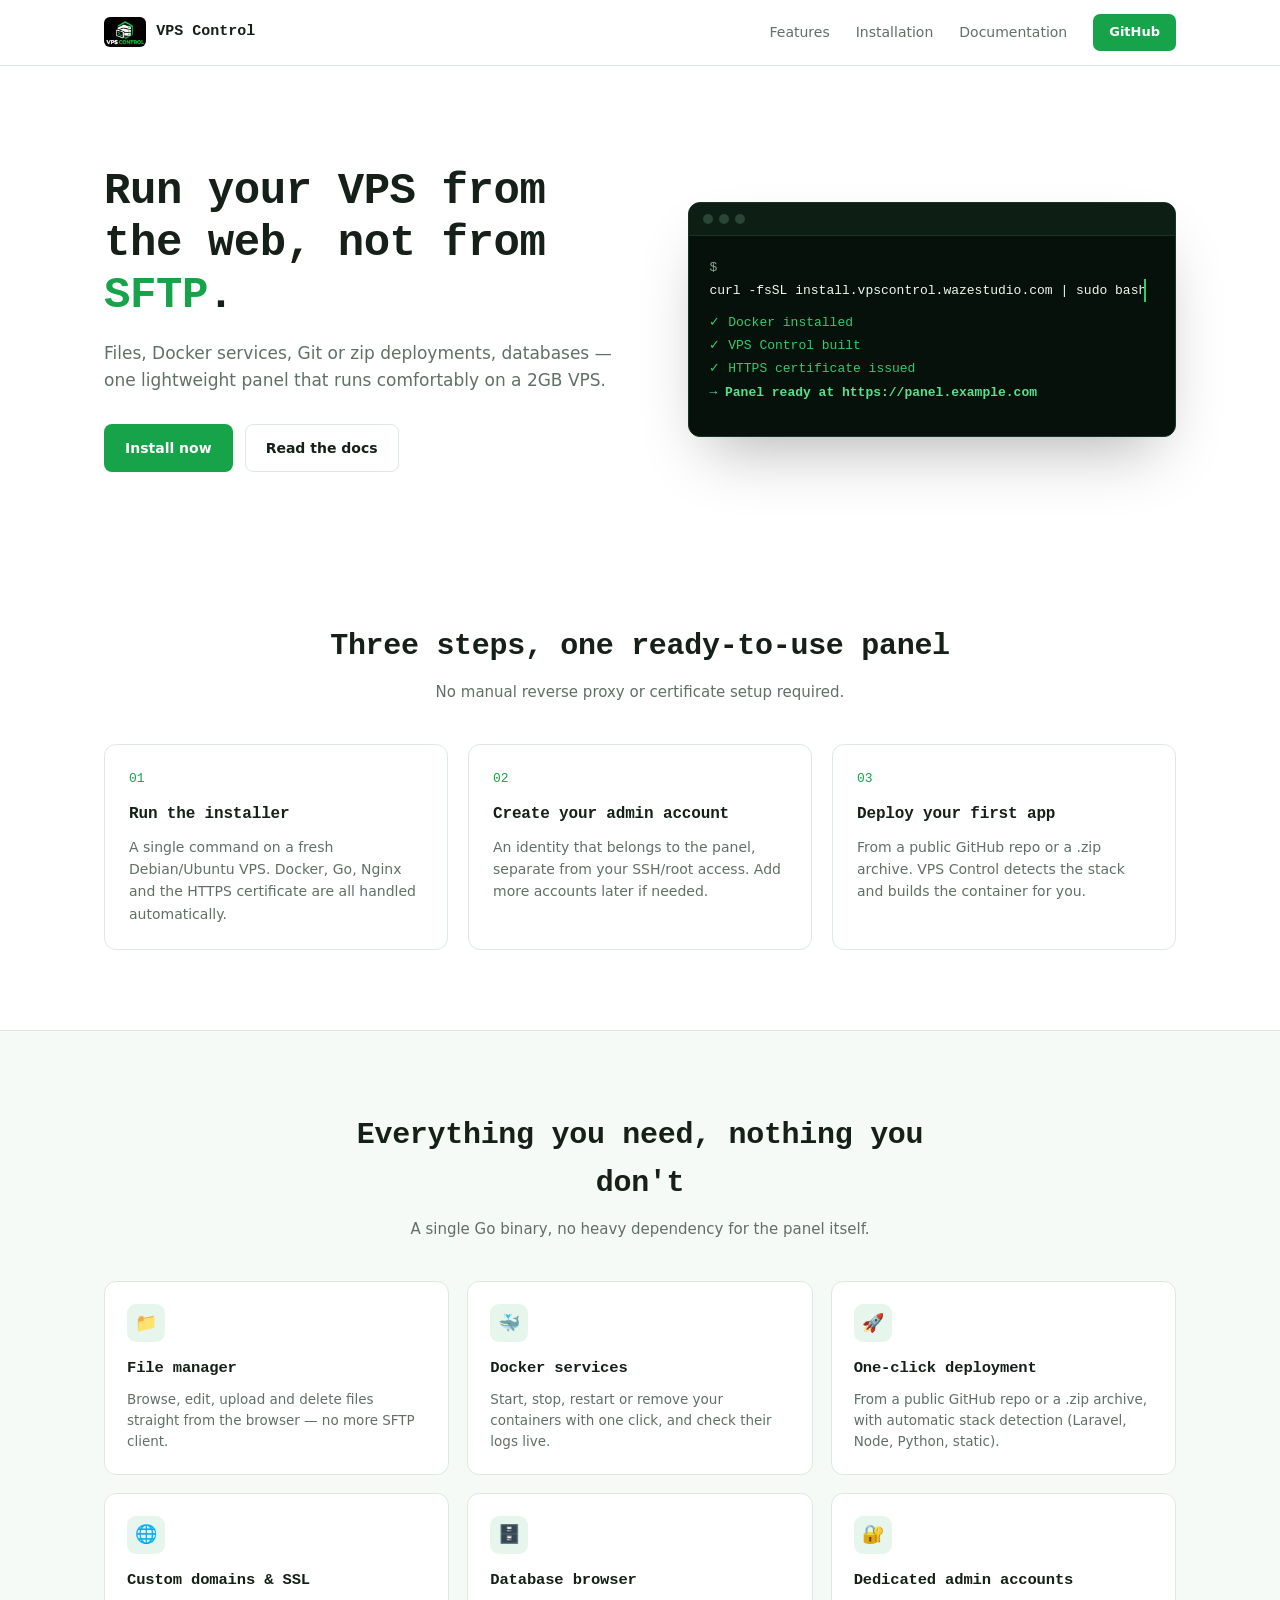
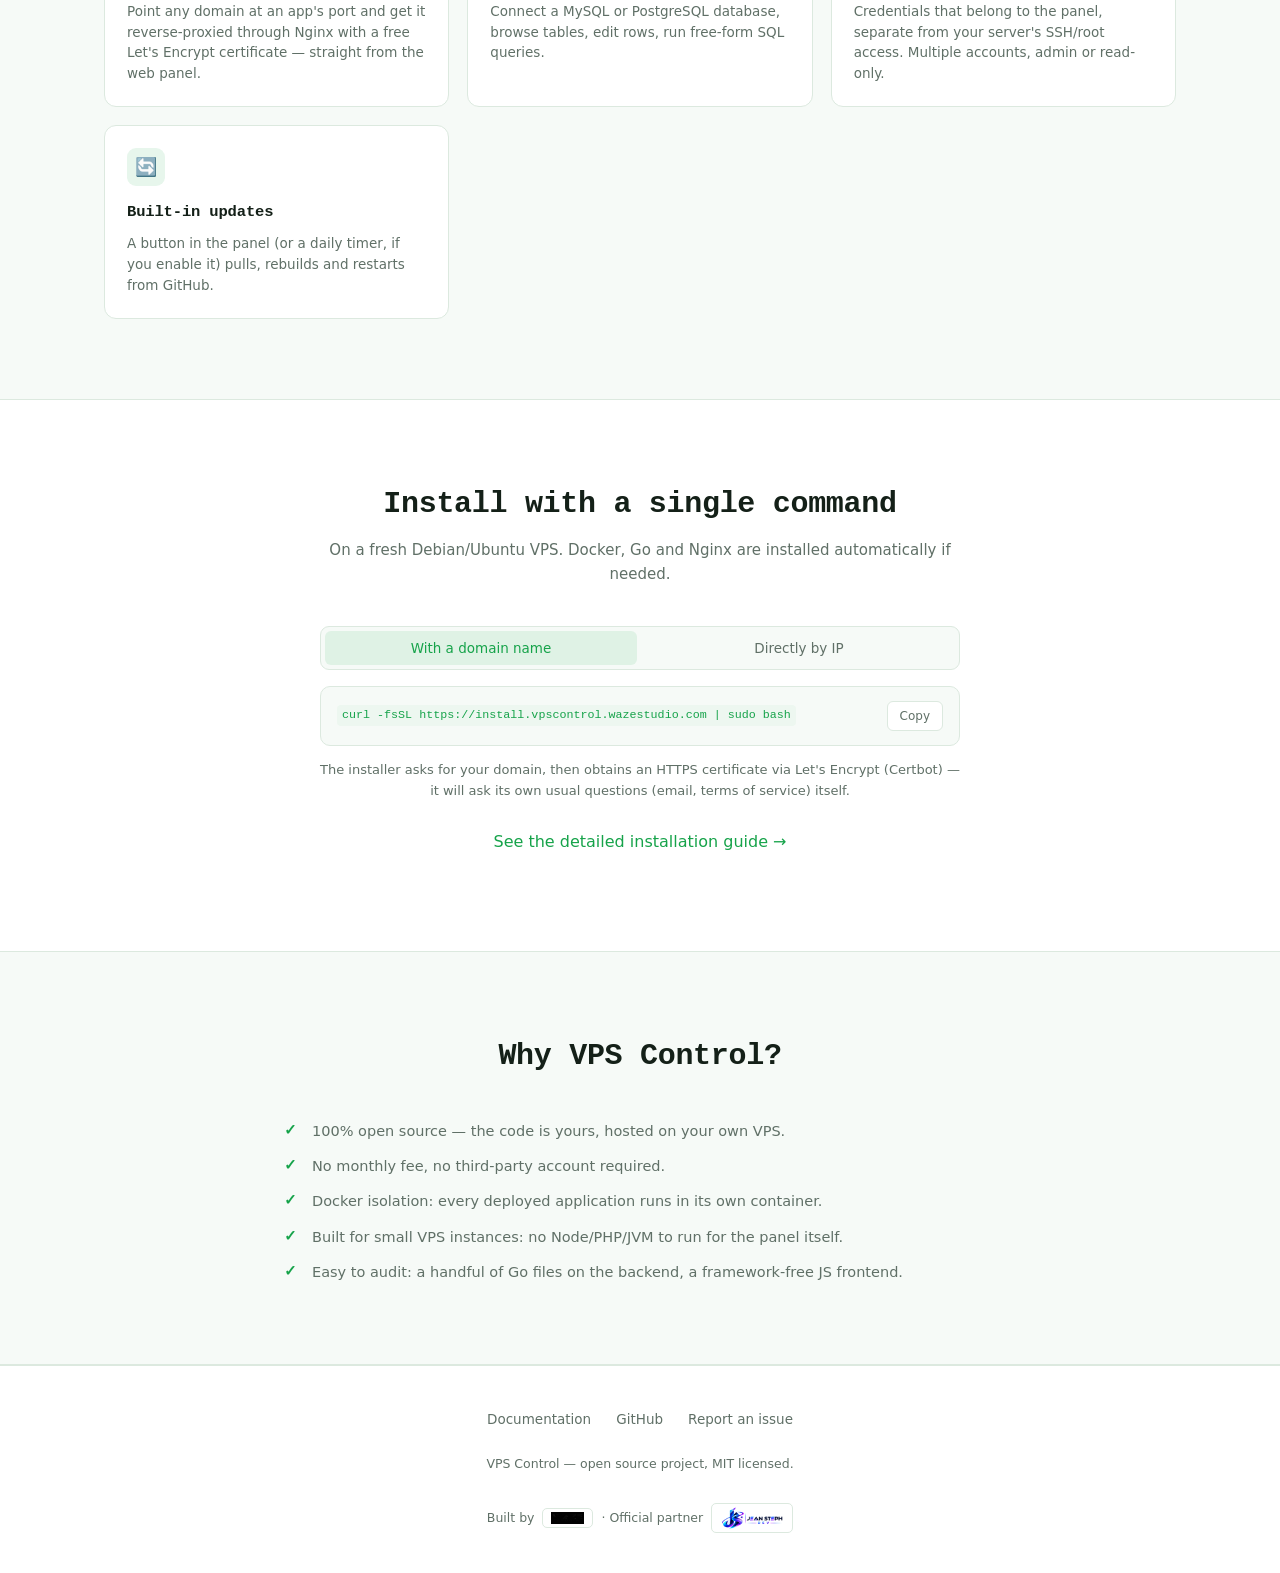
==== commit a5722b90: "Update #1.0.3" ====
--- a/index.html
+++ b/index.html
@@ -17,7 +17,7 @@
       <a href="#features" class="nav-link">Features</a>
       <a href="#installation" class="nav-link">Installation</a>
       <a href="/docs.html" class="nav-link">Documentation</a>
-      <a href="https://github.com/VPSControl/vps-control" class="btn-github">GitHub</a>
+      <a href="https://github.com/Wazestudio/vps-control" class="btn-github">GitHub</a>
     </div>
     <button class="nav-toggle" aria-label="Menu">☰</button>
   </div>
@@ -25,14 +25,14 @@
     <a href="#features">Features</a>
     <a href="#installation">Installation</a>
     <a href="/docs.html">Documentation</a>
-    <a href="https://github.com/VPSControl/vps-control" class="btn-github">GitHub</a>
+    <a href="https://github.com/Wazestudio/vps-control" class="btn-github">GitHub</a>
   </div>
 </nav>
 
 <header class="hero">
   <div class="container hero-grid">
     <div>
-      <div class="eyebrow-line"><span class="dot"></span> Open source · MIT</div>
+     
       <h1>Run your VPS from<br>the web, not from <span class="accent">SFTP</span>.</h1>
       <p class="tagline">Files, Docker services, Git or zip deployments, databases — one lightweight panel that runs comfortably on a 2GB VPS.</p>
       <div class="hero-ctas">
@@ -100,6 +100,11 @@
         <div class="icon-badge">🚀</div>
         <h3>One-click deployment</h3>
         <p>From a public GitHub repo or a .zip archive, with automatic stack detection (Laravel, Node, Python, static).</p>
+      </div>
+      <div class="feature-card">
+        <div class="icon-badge">🌐</div>
+        <h3>Custom domains &amp; SSL</h3>
+        <p>Point any domain at an app's port and get it reverse-proxied through Nginx with a free Let's Encrypt certificate — straight from the web panel.</p>
       </div>
       <div class="feature-card">
         <div class="icon-badge">🗄️</div>
@@ -171,13 +176,17 @@
   <div class="container">
     <div class="footer-links">
       <a href="/docs.html">Documentation</a>
-      <a href="https://github.com/VPSControl/vps-control">GitHub</a>
-      <a href="https://github.com/VPSControl/vps-control/issues">Report an issue</a>
+      <a href="https://github.com/Wazestudio/vps-control">GitHub</a>
+      <a href="https://github.com/Wazestudio/vps-control/issues">Report an issue</a>
     </div>
     <p class="footer-note">VPS Control — open source project, MIT licensed.</p>
     <div class="footer-credit">
       <span>Built by</span>
       <span class="waze-badge"><img src="/assets/waze-studio-logo.jpg" alt="Waze Studio"></span>
+      <span>· Official partner</span>
+      <a href="https://www.lordobitotech.xyz" target="_blank" rel="noopener" class="partner-badge" title="Jean Steph Dev — official partner">
+        <img src="/assets/jean-steph-dev-logo.png" alt="Jean Steph Dev">
+      </a>
     </div>
   </div>
 </footer>
--- a/style.css
+++ b/style.css
@@ -1,273 +1,1176 @@
 /* ------------------------------------------------------------------
    VPS Control — marketing site
-   Direction: "admin console" — the subject (a panel that drives a
-   server from a terminal) justifies a monospace display face for
-   headings, on a dark-green background close to the logo, with a
-   single real animation (the terminal "typing" the install command
-   in the hero).
+   Direction: clean white + green developer interface
+   Theme: white background, green accents, dark terminal/code blocks
 ------------------------------------------------------------------- */
 
 :root {
-  --bg: #060f0b;
-  --bg-elevated: #0d1f16;
-  --bg-elevated-2: #122a1d;
-  --border: #1b3324;
-  --green: #2ecc71;
-  --green-bright: #58e08c;
-  --green-soft: rgba(46, 204, 113, 0.14);
-  --text: #eafbf1;
-  --text-muted: #83a693;
-  --font-display: ui-monospace, SFMono-Regular, "Cascadia Mono", "JetBrains Mono", Consolas, monospace;
+  --bg: #ffffff;
+  --bg-elevated: #f6faf7;
+  --bg-elevated-2: #edf7f0;
+
+  --border: #dce9df;
+
+  --green: #16a34a;
+  --green-bright: #22c55e;
+  --green-soft: rgba(22, 163, 74, 0.10);
+
+  --text: #142018;
+  --text-muted: #607067;
+
+  --font-display: ui-monospace, SFMono-Regular, "Cascadia Mono",
+    "JetBrains Mono", Consolas, monospace;
+
   --font-body: system-ui, -apple-system, "Segoe UI", Roboto, sans-serif;
+
   --max-width: 1120px;
   --radius: 12px;
 }
 
-* { box-sizing: border-box; }
-html { scroll-behavior: smooth; }
-/* Safety net: with min-width:0 applied below on grid items, this should
-   never be needed, but it costs nothing to guarantee no page ever scrolls
-   sideways on a phone. */
-html, body { max-width: 100%; overflow-x: hidden; }
+* {
+  box-sizing: border-box;
+}
+
+html {
+  scroll-behavior: smooth;
+}
+
+html,
+body {
+  max-width: 100%;
+  overflow-x: hidden;
+}
 
 @media (prefers-reduced-motion: reduce) {
-  html { scroll-behavior: auto; }
-  * { animation-duration: 0.001ms !important; animation-iteration-count: 1 !important; }
-}
+  html {
+    scroll-behavior: auto;
+  }
+
+  * {
+    animation-duration: 0.001ms !important;
+    animation-iteration-count: 1 !important;
+  }
+}
+
+/* ---- Base ---- */
 
 body {
   margin: 0;
+
   background:
-    radial-gradient(ellipse 900px 500px at 15% -10%, rgba(46,204,113,0.10), transparent 60%),
+    radial-gradient(
+      ellipse 900px 500px at 15% -10%,
+      rgba(22, 163, 74, 0.06),
+      transparent 60%
+    ),
     var(--bg);
+
   color: var(--text);
   font-family: var(--font-body);
   line-height: 1.6;
   -webkit-font-smoothing: antialiased;
 }
 
-a { color: var(--green); text-decoration: none; }
-a:hover { text-decoration: underline; }
-a:focus-visible, button:focus-visible, input:focus-visible, textarea:focus-visible {
-  outline: 2px solid var(--green-bright); outline-offset: 2px;
-}
-
-.container { max-width: var(--max-width); margin: 0 auto; padding: 0 24px; }
-
-h1, h2, h3 { font-family: var(--font-display); font-weight: 600; letter-spacing: -0.01em; margin: 0; }
+a {
+  color: var(--green);
+  text-decoration: none;
+}
+
+a:hover {
+  text-decoration: underline;
+}
+
+a:focus-visible,
+button:focus-visible,
+input:focus-visible,
+textarea:focus-visible {
+  outline: 2px solid var(--green-bright);
+  outline-offset: 2px;
+}
+
+.container {
+  max-width: var(--max-width);
+  margin: 0 auto;
+  padding: 0 24px;
+}
+
+h1,
+h2,
+h3 {
+  font-family: var(--font-display);
+  font-weight: 600;
+  letter-spacing: -0.01em;
+  margin: 0;
+}
 
 /* ---- Nav ---- */
+
 .site-nav {
-  position: sticky; top: 0; z-index: 30;
-  background: rgba(6, 15, 11, 0.88);
-  backdrop-filter: blur(8px);
+  position: sticky;
+  top: 0;
+  z-index: 30;
+
+  background: rgba(255, 255, 255, 0.92);
+  backdrop-filter: blur(10px);
+
   border-bottom: 1px solid var(--border);
 }
-.site-nav .container { display: flex; align-items: center; justify-content: space-between; padding: 14px 24px; }
-.brand { display: flex; align-items: center; gap: 10px; font-family: var(--font-display); font-weight: 600; font-size: 15px; }
-.brand img { height: 30px; width: auto; border-radius: 6px; }
-.nav-links { display: flex; gap: 26px; align-items: center; }
-.nav-links a.nav-link { color: var(--text-muted); font-size: 14px; font-family: var(--font-body); }
-.nav-links a.nav-link:hover { color: var(--text); text-decoration: none; }
-.btn-github { background: var(--green); color: #04140c !important; padding: 8px 16px; border-radius: 7px; font-weight: 600; font-size: 13px; font-family: var(--font-body); }
-.btn-github:hover { background: var(--green-bright); text-decoration: none; }
+
+.site-nav .container {
+  display: flex;
+  align-items: center;
+  justify-content: space-between;
+  padding: 14px 24px;
+}
+
+.brand {
+  display: flex;
+  align-items: center;
+  gap: 10px;
+
+  font-family: var(--font-display);
+  font-weight: 600;
+  font-size: 15px;
+
+  color: var(--text);
+}
+
+.brand img {
+  height: 30px;
+  width: auto;
+  border-radius: 6px;
+}
+
+.nav-links {
+  display: flex;
+  gap: 26px;
+  align-items: center;
+}
+
+.nav-links a.nav-link {
+  color: var(--text-muted);
+  font-size: 14px;
+  font-family: var(--font-body);
+}
+
+.nav-links a.nav-link:hover {
+  color: var(--green);
+  text-decoration: none;
+}
+
+.btn-github {
+  background: var(--green);
+  color: #ffffff !important;
+
+  padding: 8px 16px;
+  border-radius: 7px;
+
+  font-weight: 600;
+  font-size: 13px;
+  font-family: var(--font-body);
+
+  transition:
+    background 0.15s ease,
+    transform 0.15s ease;
+}
+
+.btn-github:hover {
+  background: var(--green-bright);
+  text-decoration: none;
+  transform: translateY(-1px);
+}
 
 .nav-toggle {
   display: none;
-  background: none; border: 1px solid var(--border); border-radius: 7px;
-  width: 38px; height: 38px; color: var(--text); cursor: pointer; font-size: 18px;
-}
-.mobile-menu { display: none; }
+
+  background: #ffffff;
+  border: 1px solid var(--border);
+  border-radius: 7px;
+
+  width: 38px;
+  height: 38px;
+
+  color: var(--text);
+  cursor: pointer;
+  font-size: 18px;
+}
+
+.nav-toggle:hover {
+  border-color: var(--green);
+  color: var(--green);
+}
+
+.mobile-menu {
+  display: none;
+}
 
 @media (max-width: 760px) {
-  .nav-links { display: none; }
-  .nav-toggle { display: block; }
+  .nav-links {
+    display: none;
+  }
+
+  .nav-toggle {
+    display: block;
+  }
+
   .mobile-menu.open {
-    display: flex; flex-direction: column; gap: 2px; padding: 10px 16px 16px;
-    border-top: 1px solid var(--border); background: var(--bg);
-  }
-  .mobile-menu a { padding: 10px 4px; color: var(--text-muted); font-size: 15px; }
-  .mobile-menu a.btn-github { color: #04140c !important; text-align: center; margin-top: 8px; }
+    display: flex;
+    flex-direction: column;
+    gap: 2px;
+
+    padding: 10px 16px 16px;
+
+    border-top: 1px solid var(--border);
+    background: #ffffff;
+  }
+
+  .mobile-menu a {
+    padding: 10px 4px;
+    color: var(--text-muted);
+    font-size: 15px;
+  }
+
+  .mobile-menu a:hover {
+    color: var(--green);
+    text-decoration: none;
+  }
+
+  .mobile-menu a.btn-github {
+    color: #ffffff !important;
+    text-align: center;
+    margin-top: 8px;
+  }
 }
 
 /* ---- Hero ---- */
-.hero { padding: clamp(50px, 8vw, 100px) 0 70px; }
-.hero-grid { display: grid; grid-template-columns: 1.1fr 1fr; gap: 48px; align-items: center; }
-.hero-grid > * { min-width: 0; } /* prevents grid blowout from the long command inside .terminal */
-@media (max-width: 900px) { .hero-grid { grid-template-columns: 1fr; } }
-
-.eyebrow-line { display: flex; align-items: center; gap: 8px; color: var(--text-muted); font-size: 13px; margin-bottom: 18px; }
-.eyebrow-line .dot { width: 7px; height: 7px; border-radius: 50%; background: var(--green); box-shadow: 0 0 8px var(--green); }
+
+.hero {
+  padding: clamp(50px, 8vw, 100px) 0 70px;
+}
+
+.hero-grid {
+  display: grid;
+  grid-template-columns: 1.1fr 1fr;
+  gap: 48px;
+  align-items: center;
+}
+
+.hero-grid > * {
+  min-width: 0;
+}
+
+@media (max-width: 900px) {
+  .hero-grid {
+    grid-template-columns: 1fr;
+  }
+}
+
+.eyebrow-line {
+  display: flex;
+  align-items: center;
+  gap: 8px;
+
+  color: var(--text-muted);
+  font-size: 13px;
+
+  margin-bottom: 18px;
+}
+
+.eyebrow-line .dot {
+  width: 7px;
+  height: 7px;
+
+  border-radius: 50%;
+  background: var(--green);
+
+  box-shadow: 0 0 8px rgba(22, 163, 74, 0.45);
+}
 
 .hero h1 {
   font-size: clamp(28px, 4.4vw, 44px);
   line-height: 1.18;
   margin-bottom: 18px;
 }
-.hero h1 .accent { color: var(--green); }
-.hero p.tagline { font-family: var(--font-body); font-size: 17px; color: var(--text-muted); max-width: 52ch; margin: 0 0 30px; }
-.hero-ctas { display: flex; gap: 12px; flex-wrap: wrap; }
-
-.btn { display: inline-flex; align-items: center; gap: 8px; padding: 12px 20px; border-radius: 8px; font-weight: 600; font-size: 14px; font-family: var(--font-body); border: 1px solid transparent; cursor: pointer; }
-.btn-primary { background: var(--green); color: #04140c; }
-.btn-primary:hover { background: var(--green-bright); text-decoration: none; }
-.btn-secondary { background: var(--bg-elevated-2); color: var(--text); border-color: var(--border); }
-.btn-secondary:hover { border-color: var(--green); text-decoration: none; }
-
-/* ---- Terminal mockup (hero) ---- */
+
+.hero h1 .accent {
+  color: var(--green);
+}
+
+.hero p.tagline {
+  font-family: var(--font-body);
+  font-size: 17px;
+  color: var(--text-muted);
+
+  max-width: 52ch;
+  margin: 0 0 30px;
+}
+
+.hero-ctas {
+  display: flex;
+  gap: 12px;
+  flex-wrap: wrap;
+}
+
+/* ---- Buttons ---- */
+
+.btn {
+  display: inline-flex;
+  align-items: center;
+  gap: 8px;
+
+  padding: 12px 20px;
+  border-radius: 8px;
+
+  font-weight: 600;
+  font-size: 14px;
+  font-family: var(--font-body);
+
+  border: 1px solid transparent;
+  cursor: pointer;
+
+  transition:
+    background 0.15s ease,
+    border-color 0.15s ease,
+    color 0.15s ease,
+    transform 0.15s ease;
+}
+
+.btn:hover {
+  transform: translateY(-1px);
+}
+
+.btn-primary {
+  background: var(--green);
+  color: #ffffff;
+}
+
+.btn-primary:hover {
+  background: var(--green-bright);
+  text-decoration: none;
+}
+
+.btn-secondary {
+  background: #ffffff;
+  color: var(--text);
+  border-color: var(--border);
+}
+
+.btn-secondary:hover {
+  border-color: var(--green);
+  color: var(--green);
+  text-decoration: none;
+}
+
+/* ---- Terminal mockup ---- */
+
 .terminal {
-  background: #04100a;
-  border: 1px solid var(--border);
+  background: #07110b;
+
+  border: 1px solid #183522;
   border-radius: var(--radius);
+
   overflow: hidden;
-  box-shadow: 0 30px 60px -20px rgba(0,0,0,0.6);
-}
-.terminal-bar { display: flex; gap: 6px; padding: 11px 14px; background: var(--bg-elevated); border-bottom: 1px solid var(--border); }
-.terminal-bar span { width: 10px; height: 10px; border-radius: 50%; background: #2a4535; }
-.terminal-body { padding: 20px; font-family: var(--font-display); font-size: 13px; line-height: 1.8; min-height: 200px; overflow-x: auto; }
-.terminal-body .prompt { color: var(--text-muted); }
-.terminal-body .cmd { color: var(--text); }
-.terminal-body .out { color: var(--green); display: block; opacity: 0; animation: reveal 0.4s forwards; }
-.terminal-body .out.o1 { animation-delay: 1.4s; }
-.terminal-body .out.o2 { animation-delay: 1.9s; }
-.terminal-body .out.o3 { animation-delay: 2.4s; }
-.terminal-body .out.o4 { animation-delay: 2.9s; color: var(--green-bright); font-weight: 600; }
-.typed { display: inline-block; overflow: hidden; white-space: nowrap; border-right: 2px solid var(--green); width: 0; animation: type 1.3s steps(56) forwards, blink 0.8s step-end infinite; }
-@keyframes type { to { width: 56ch; } }
-@keyframes blink { 50% { border-color: transparent; } }
-@keyframes reveal { to { opacity: 1; } }
+
+  box-shadow:
+    0 30px 60px -20px rgba(0, 0, 0, 0.30);
+}
+
+.terminal-bar {
+  display: flex;
+  gap: 6px;
+
+  padding: 11px 14px;
+
+  background: #0d1f15;
+  border-bottom: 1px solid #183522;
+}
+
+.terminal-bar span {
+  width: 10px;
+  height: 10px;
+
+  border-radius: 50%;
+  background: #2a4535;
+}
+
+.terminal-body {
+  padding: 20px;
+
+  font-family: var(--font-display);
+  font-size: 13px;
+  line-height: 1.8;
+
+  min-height: 200px;
+
+  overflow-x: auto;
+
+  color: #eafbf1;
+}
+
+.terminal-body .prompt {
+  color: #83a693;
+}
+
+.terminal-body .cmd {
+  color: #eafbf1;
+}
+
+.terminal-body .out {
+  color: #2ecc71;
+
+  display: block;
+
+  opacity: 0;
+
+  animation: reveal 0.4s forwards;
+}
+
+.terminal-body .out.o1 {
+  animation-delay: 1.4s;
+}
+
+.terminal-body .out.o2 {
+  animation-delay: 1.9s;
+}
+
+.terminal-body .out.o3 {
+  animation-delay: 2.4s;
+}
+
+.terminal-body .out.o4 {
+  animation-delay: 2.9s;
+
+  color: #58e08c;
+  font-weight: 600;
+}
+
+.typed {
+  display: inline-block;
+
+  overflow: hidden;
+  white-space: nowrap;
+
+  border-right: 2px solid #2ecc71;
+
+  width: 0;
+
+  animation:
+    type 1.3s steps(56) forwards,
+    blink 0.8s step-end infinite;
+}
+
+@keyframes type {
+  to {
+    width: 56ch;
+  }
+}
+
+@keyframes blink {
+  50% {
+    border-color: transparent;
+  }
+}
+
+@keyframes reveal {
+  to {
+    opacity: 1;
+  }
+}
 
 /* ---- Code / copy box ---- */
+
 .code-box {
   background: var(--bg-elevated);
+
   border: 1px solid var(--border);
   border-radius: 10px;
+
   padding: 14px 16px;
+
   display: flex;
   align-items: center;
   justify-content: space-between;
+
   gap: 14px;
+
   font-family: var(--font-display);
   font-size: 13px;
-  color: var(--green);
+
+  color: var(--green);
+
   min-width: 0;
 }
-.code-box code { overflow-x: auto; white-space: pre; min-width: 0; }
+
+.code-box code {
+  overflow-x: auto;
+  white-space: pre;
+  min-width: 0;
+}
+
 .code-box button {
-  background: var(--bg-elevated-2);
+  background: #ffffff;
+
   border: 1px solid var(--border);
   color: var(--text-muted);
+
   border-radius: 6px;
+
   padding: 7px 12px;
+
   font-size: 12px;
   cursor: pointer;
+
   font-family: var(--font-body);
+
   flex-shrink: 0;
 }
-.code-box button:hover { color: var(--text); border-color: var(--green); }
+
+.code-box button:hover {
+  color: var(--green);
+  border-color: var(--green);
+}
 
 pre.code-block {
-  background: var(--bg-elevated);
-  border: 1px solid var(--border);
+  background: #0b1710;
+
+  border: 1px solid #183522;
   border-radius: 10px;
+
   padding: 16px 18px;
+
   overflow-x: auto;
+
   font-family: var(--font-display);
   font-size: 13px;
   line-height: 1.6;
-}
-code { font-family: var(--font-display); background: var(--bg-elevated-2); padding: 1px 5px; border-radius: 4px; font-size: 0.9em; }
-pre code { background: none; padding: 0; }
+
+  color: #eafbf1;
+}
+
+code {
+  font-family: var(--font-display);
+
+  background: var(--bg-elevated-2);
+
+  padding: 1px 5px;
+
+  border-radius: 4px;
+
+  font-size: 0.9em;
+
+  color: var(--green);
+}
+
+pre code {
+  background: none;
+  padding: 0;
+  color: inherit;
+}
 
 /* ---- Sections ---- */
-section { padding: clamp(50px, 7vw, 80px) 0; }
-section.alt { background: var(--bg-elevated); border-top: 1px solid var(--border); border-bottom: 1px solid var(--border); }
-.section-head { max-width: 640px; margin: 0 0 40px; }
-.section-head h2 { font-size: clamp(22px, 3vw, 30px); margin-bottom: 10px; }
-.section-head p { color: var(--text-muted); font-size: 15px; margin: 0; }
-.section-head.center { margin-left: auto; margin-right: auto; text-align: center; }
-
-/* ---- Steps (a genuine 1-2-3 sequence) ---- */
-.steps-grid { display: grid; grid-template-columns: repeat(3, 1fr); gap: 20px; }
-@media (max-width: 800px) { .steps-grid { grid-template-columns: 1fr; } }
-.step-card { border: 1px solid var(--border); border-radius: var(--radius); padding: 24px; background: var(--bg); }
-.step-card .num { font-family: var(--font-display); color: var(--green); font-size: 13px; margin-bottom: 12px; }
-.step-card h3 { font-size: 16px; margin-bottom: 8px; }
-.step-card p { color: var(--text-muted); font-size: 14px; margin: 0; }
-
-/* ---- Feature grid ---- */
-.features-grid { display: grid; grid-template-columns: repeat(3, 1fr); gap: 18px; }
-@media (max-width: 900px) { .features-grid { grid-template-columns: repeat(2, 1fr); } }
-@media (max-width: 600px) { .features-grid { grid-template-columns: 1fr; } }
-
-.feature-card {
-  background: var(--bg);
+
+section {
+  padding: clamp(50px, 7vw, 80px) 0;
+}
+
+section.alt {
+  background: var(--bg-elevated);
+
+  border-top: 1px solid var(--border);
+  border-bottom: 1px solid var(--border);
+}
+
+.section-head {
+  max-width: 640px;
+  margin: 0 0 40px;
+}
+
+.section-head h2 {
+  font-size: clamp(22px, 3vw, 30px);
+  margin-bottom: 10px;
+}
+
+.section-head p {
+  color: var(--text-muted);
+  font-size: 15px;
+  margin: 0;
+}
+
+.section-head.center {
+  margin-left: auto;
+  margin-right: auto;
+
+  text-align: center;
+}
+
+/* ---- Steps ---- */
+
+.steps-grid {
+  display: grid;
+
+  grid-template-columns: repeat(3, 1fr);
+
+  gap: 20px;
+}
+
+@media (max-width: 800px) {
+  .steps-grid {
+    grid-template-columns: 1fr;
+  }
+}
+
+.step-card {
   border: 1px solid var(--border);
   border-radius: var(--radius);
+
+  padding: 24px;
+
+  background: #ffffff;
+
+  transition:
+    border-color 0.15s ease,
+    box-shadow 0.15s ease,
+    transform 0.15s ease;
+}
+
+.step-card:hover {
+  border-color: var(--green);
+
+  box-shadow:
+    0 10px 30px rgba(22, 163, 74, 0.07);
+
+  transform: translateY(-2px);
+}
+
+.step-card .num {
+  font-family: var(--font-display);
+
+  color: var(--green);
+
+  font-size: 13px;
+
+  margin-bottom: 12px;
+}
+
+.step-card h3 {
+  font-size: 16px;
+  margin-bottom: 8px;
+}
+
+.step-card p {
+  color: var(--text-muted);
+
+  font-size: 14px;
+
+  margin: 0;
+}
+
+/* ---- Feature grid ---- */
+
+.features-grid {
+  display: grid;
+
+  grid-template-columns: repeat(3, 1fr);
+
+  gap: 18px;
+}
+
+@media (max-width: 900px) {
+  .features-grid {
+    grid-template-columns: repeat(2, 1fr);
+  }
+}
+
+@media (max-width: 600px) {
+  .features-grid {
+    grid-template-columns: 1fr;
+  }
+}
+
+.feature-card {
+  background: #ffffff;
+
+  border: 1px solid var(--border);
+  border-radius: var(--radius);
+
   padding: 22px;
-  transition: border-color 0.15s ease, transform 0.15s ease;
-}
-.feature-card:hover { border-color: var(--green); transform: translateY(-2px); }
+
+  transition:
+    border-color 0.15s ease,
+    transform 0.15s ease,
+    box-shadow 0.15s ease;
+}
+
+.feature-card:hover {
+  border-color: var(--green);
+
+  transform: translateY(-2px);
+
+  box-shadow:
+    0 10px 30px rgba(22, 163, 74, 0.08);
+}
+
 .feature-card .icon-badge {
-  width: 38px; height: 38px; border-radius: 9px; background: var(--green-soft);
-  display: flex; align-items: center; justify-content: center; font-size: 18px; margin-bottom: 14px;
-}
-.feature-card h3 { font-size: 15.5px; margin-bottom: 8px; }
-.feature-card p { margin: 0; color: var(--text-muted); font-size: 13.5px; line-height: 1.55; }
+  width: 38px;
+  height: 38px;
+
+  border-radius: 9px;
+
+  background: var(--green-soft);
+
+  color: var(--green);
+
+  display: flex;
+  align-items: center;
+  justify-content: center;
+
+  font-size: 18px;
+
+  margin-bottom: 14px;
+}
+
+.feature-card h3 {
+  font-size: 15.5px;
+  margin-bottom: 8px;
+}
+
+.feature-card p {
+  margin: 0;
+
+  color: var(--text-muted);
+
+  font-size: 13.5px;
+
+  line-height: 1.55;
+}
 
 /* ---- Install tabs ---- */
-.install-tabs { max-width: 640px; margin: 0 auto; }
-.tab-switch { display: flex; gap: 6px; background: var(--bg); border: 1px solid var(--border); border-radius: 9px; padding: 4px; margin-bottom: 16px; }
+
+.install-tabs {
+  max-width: 640px;
+  margin: 0 auto;
+}
+
+.tab-switch {
+  display: flex;
+
+  gap: 6px;
+
+  background: var(--bg-elevated);
+
+  border: 1px solid var(--border);
+  border-radius: 9px;
+
+  padding: 4px;
+
+  margin-bottom: 16px;
+}
+
 .tab-switch button {
-  flex: 1; background: none; border: none; color: var(--text-muted); padding: 9px 12px; border-radius: 6px;
-  font-family: var(--font-body); font-size: 13.5px; cursor: pointer; font-weight: 500;
-}
-.tab-switch button.active { background: var(--green-soft); color: var(--green); }
-.install-pane { display: none; }
-.install-pane.active { display: block; }
-.install-note { text-align: center; color: var(--text-muted); font-size: 13px; margin-top: 14px; }
+  flex: 1;
+
+  background: none;
+  border: none;
+
+  color: var(--text-muted);
+
+  padding: 9px 12px;
+
+  border-radius: 6px;
+
+  font-family: var(--font-body);
+  font-size: 13.5px;
+
+  cursor: pointer;
+  font-weight: 500;
+
+  transition:
+    background 0.15s ease,
+    color 0.15s ease;
+}
+
+.tab-switch button:hover {
+  color: var(--green);
+}
+
+.tab-switch button.active {
+  background: var(--green-soft);
+  color: var(--green);
+}
+
+.install-pane {
+  display: none;
+}
+
+.install-pane.active {
+  display: block;
+}
+
+.install-note {
+  text-align: center;
+
+  color: var(--text-muted);
+
+  font-size: 13px;
+
+  margin-top: 14px;
+}
 
 /* ---- Check list ---- */
-.check-list { list-style: none; padding: 0; margin: 0; display: grid; gap: 12px; }
-.check-list li { padding-left: 28px; position: relative; color: var(--text-muted); font-size: 14.5px; }
-.check-list li::before { content: "✓"; position: absolute; left: 0; top: 0; color: var(--green); font-weight: 700; font-family: var(--font-display); }
+
+.check-list {
+  list-style: none;
+
+  padding: 0;
+  margin: 0;
+
+  display: grid;
+
+  gap: 12px;
+}
+
+.check-list li {
+  padding-left: 28px;
+
+  position: relative;
+
+  color: var(--text-muted);
+
+  font-size: 14.5px;
+}
+
+.check-list li::before {
+  content: "✓";
+
+  position: absolute;
+
+  left: 0;
+  top: 0;
+
+  color: var(--green);
+
+  font-weight: 700;
+
+  font-family: var(--font-display);
+}
 
 /* ---- Footer ---- */
-footer { padding: 40px 0; border-top: 1px solid var(--border); }
-footer .container { display: flex; flex-direction: column; align-items: center; gap: 10px; text-align: center; }
-footer .footer-links a { color: var(--text-muted); margin: 0 10px; font-size: 13.5px; }
-footer .footer-links a:hover { color: var(--green); }
-footer .footer-note { color: var(--text-muted); font-size: 12.5px; }
-.footer-credit { display: flex; align-items: center; gap: 8px; margin-top: 6px; color: var(--text-muted); font-size: 12.5px; }
-.waze-badge { display: inline-flex; align-items: center; background: #fff; border-radius: 5px; padding: 3px 8px; line-height: 0; }
-.waze-badge img { height: 12px; width: auto; display: block; }
+
+footer {
+  padding: 40px 0;
+
+  border-top: 1px solid var(--border);
+
+  background: #ffffff;
+}
+
+footer .container {
+  display: flex;
+
+  flex-direction: column;
+
+  align-items: center;
+
+  gap: 10px;
+
+  text-align: center;
+}
+
+footer .footer-links a {
+  color: var(--text-muted);
+
+  margin: 0 10px;
+
+  font-size: 13.5px;
+}
+
+footer .footer-links a:hover {
+  color: var(--green);
+}
+
+footer .footer-note {
+  color: var(--text-muted);
+
+  font-size: 12.5px;
+}
+
+.footer-credit {
+  display: flex;
+
+  align-items: center;
+
+  flex-wrap: wrap;
+
+  justify-content: center;
+
+  gap: 8px;
+
+  margin-top: 6px;
+
+  color: var(--text-muted);
+
+  font-size: 12.5px;
+}
+
+.waze-badge {
+  display: inline-flex;
+
+  align-items: center;
+
+  background: #ffffff;
+
+  border-radius: 5px;
+
+  padding: 3px 8px;
+
+  line-height: 0;
+
+  border: 1px solid var(--border);
+}
+
+.waze-badge img {
+  height: 12px;
+
+  width: auto;
+
+  display: block;
+}
+
+.partner-badge {
+  display: inline-flex;
+
+  align-items: center;
+
+  background: #ffffff;
+
+  border-radius: 5px;
+
+  padding: 3px 8px;
+
+  line-height: 0;
+
+  border: 1px solid var(--border);
+}
+
+.partner-badge img {
+  height: 22px;
+
+  width: auto;
+
+  display: block;
+}
 
 /* ---- Docs page ---- */
-.docs-layout { display: grid; grid-template-columns: 220px 1fr; gap: 44px; align-items: start; }
-/* min-width:0 is the fix for the classic CSS-grid overflow bug: without it,
-   a grid item with a long unbreakable child (a <pre> code line, a wide
-   table) refuses to shrink below its content's natural width, which widens
-   the whole grid — and the page — past the viewport on a phone. */
-.docs-layout > * { min-width: 0; }
+
+.docs-layout {
+  display: grid;
+
+  grid-template-columns: 220px 1fr;
+
+  gap: 44px;
+
+  align-items: start;
+}
+
+.docs-layout > * {
+  min-width: 0;
+}
+
 @media (max-width: 900px) {
-  .docs-layout { grid-template-columns: 1fr; }
+  .docs-layout {
+    grid-template-columns: 1fr;
+  }
+
   .docs-toc {
-    position: static !important; flex-direction: row !important; flex-wrap: wrap;
-    gap: 8px !important; padding-bottom: 20px; border-bottom: 1px solid var(--border); margin-bottom: 20px;
-  }
-}
-.docs-toc { position: sticky; top: 90px; display: flex; flex-direction: column; gap: 4px; }
-.docs-toc a { color: var(--text-muted); font-size: 13.5px; padding: 7px 10px; border-radius: 6px; }
-.docs-toc a:hover, .docs-toc a.active { color: var(--green); background: var(--green-soft); text-decoration: none; }
-.docs-content h2 { font-size: 21px; margin-top: 48px; scroll-margin-top: 90px; }
-.docs-content h2:first-child { margin-top: 0; }
-.docs-content p, .docs-content li { font-size: 15px; overflow-wrap: break-word; }
-.docs-content table { width: 100%; border-collapse: collapse; margin: 16px 0; display: block; overflow-x: auto; }
-.docs-content th, .docs-content td { text-align: left; padding: 8px 10px; border-bottom: 1px solid var(--border); font-size: 13.5px; white-space: nowrap; }
-.docs-content th { color: var(--text-muted); font-weight: 600; font-family: var(--font-display); }
-.docs-content ul { color: var(--text-muted); padding-left: 20px; }
+    position: static !important;
+
+    flex-direction: row !important;
+    flex-wrap: wrap;
+
+    gap: 8px !important;
+
+    padding-bottom: 20px;
+
+    border-bottom: 1px solid var(--border);
+
+    margin-bottom: 20px;
+  }
+}
+
+.docs-toc {
+  position: sticky;
+
+  top: 90px;
+
+  display: flex;
+
+  flex-direction: column;
+
+  gap: 4px;
+}
+
+.docs-toc a {
+  color: var(--text-muted);
+
+  font-size: 13.5px;
+
+  padding: 7px 10px;
+
+  border-radius: 6px;
+
+  transition:
+    color 0.15s ease,
+    background 0.15s ease;
+}
+
+.docs-toc a:hover,
+.docs-toc a.active {
+  color: var(--green);
+
+  background: var(--green-soft);
+
+  text-decoration: none;
+}
+
+.docs-content h2 {
+  font-size: 21px;
+
+  margin-top: 48px;
+
+  scroll-margin-top: 90px;
+}
+
+.docs-content h2:first-child {
+  margin-top: 0;
+}
+
+.docs-content p,
+.docs-content li {
+  font-size: 15px;
+
+  overflow-wrap: break-word;
+}
+
+.docs-content table {
+  width: 100%;
+
+  border-collapse: collapse;
+
+  margin: 16px 0;
+
+  display: block;
+
+  overflow-x: auto;
+}
+
+.docs-content th,
+.docs-content td {
+  text-align: left;
+
+  padding: 8px 10px;
+
+  border-bottom: 1px solid var(--border);
+
+  font-size: 13.5px;
+
+  white-space: nowrap;
+}
+
+.docs-content th {
+  color: var(--text-muted);
+
+  font-weight: 600;
+
+  font-family: var(--font-display);
+}
+
+.docs-content ul {
+  color: var(--text-muted);
+
+  padding-left: 20px;
+}
+
 .docs-content .callout {
-  border-left: 3px solid var(--green); background: var(--bg-elevated);
-  padding: 14px 18px; border-radius: 0 8px 8px 0; margin: 18px 0; color: var(--text-muted); font-size: 14px;
+  border-left: 3px solid var(--green);
+
+  background: var(--bg-elevated);
+
+  padding: 14px 18px;
+
+  border-radius: 0 8px 8px 0;
+
+  margin: 18px 0;
+
+  color: var(--text-muted);
+
+  font-size: 14px;
+
   overflow-wrap: break-word;
 }
+
+/* ---- Inputs / forms if present ---- */
+
+input,
+textarea,
+select {
+  background: #ffffff;
+
+  border: 1px solid var(--border);
+
+  color: var(--text);
+
+  border-radius: 8px;
+
+  padding: 10px 12px;
+
+  font-family: var(--font-body);
+}
+
+input::placeholder,
+textarea::placeholder {
+  color: #8a9890;
+}
+
+input:hover,
+textarea:hover,
+select:hover {
+  border-color: #b9d2c1;
+}
+
+input:focus,
+textarea:focus,
+select:focus {
+  border-color: var(--green);
+
+  outline: none;
+
+  box-shadow:
+    0 0 0 3px rgba(22, 163, 74, 0.10);
+}
+
+/* ---- Selection ---- */
+
+::selection {
+  background: rgba(22, 163, 74, 0.18);
+  color: var(--text);
+}
+
+/* ---- Scrollbar ---- */
+
+::-webkit-scrollbar {
+  width: 9px;
+  height: 9px;
+}
+
+::-webkit-scrollbar-track {
+  background: #f3f7f4;
+}
+
+::-webkit-scrollbar-thumb {
+  background: #c5d6ca;
+  border-radius: 10px;
+}
+
+::-webkit-scrollbar-thumb:hover {
+  background: var(--green);
+}
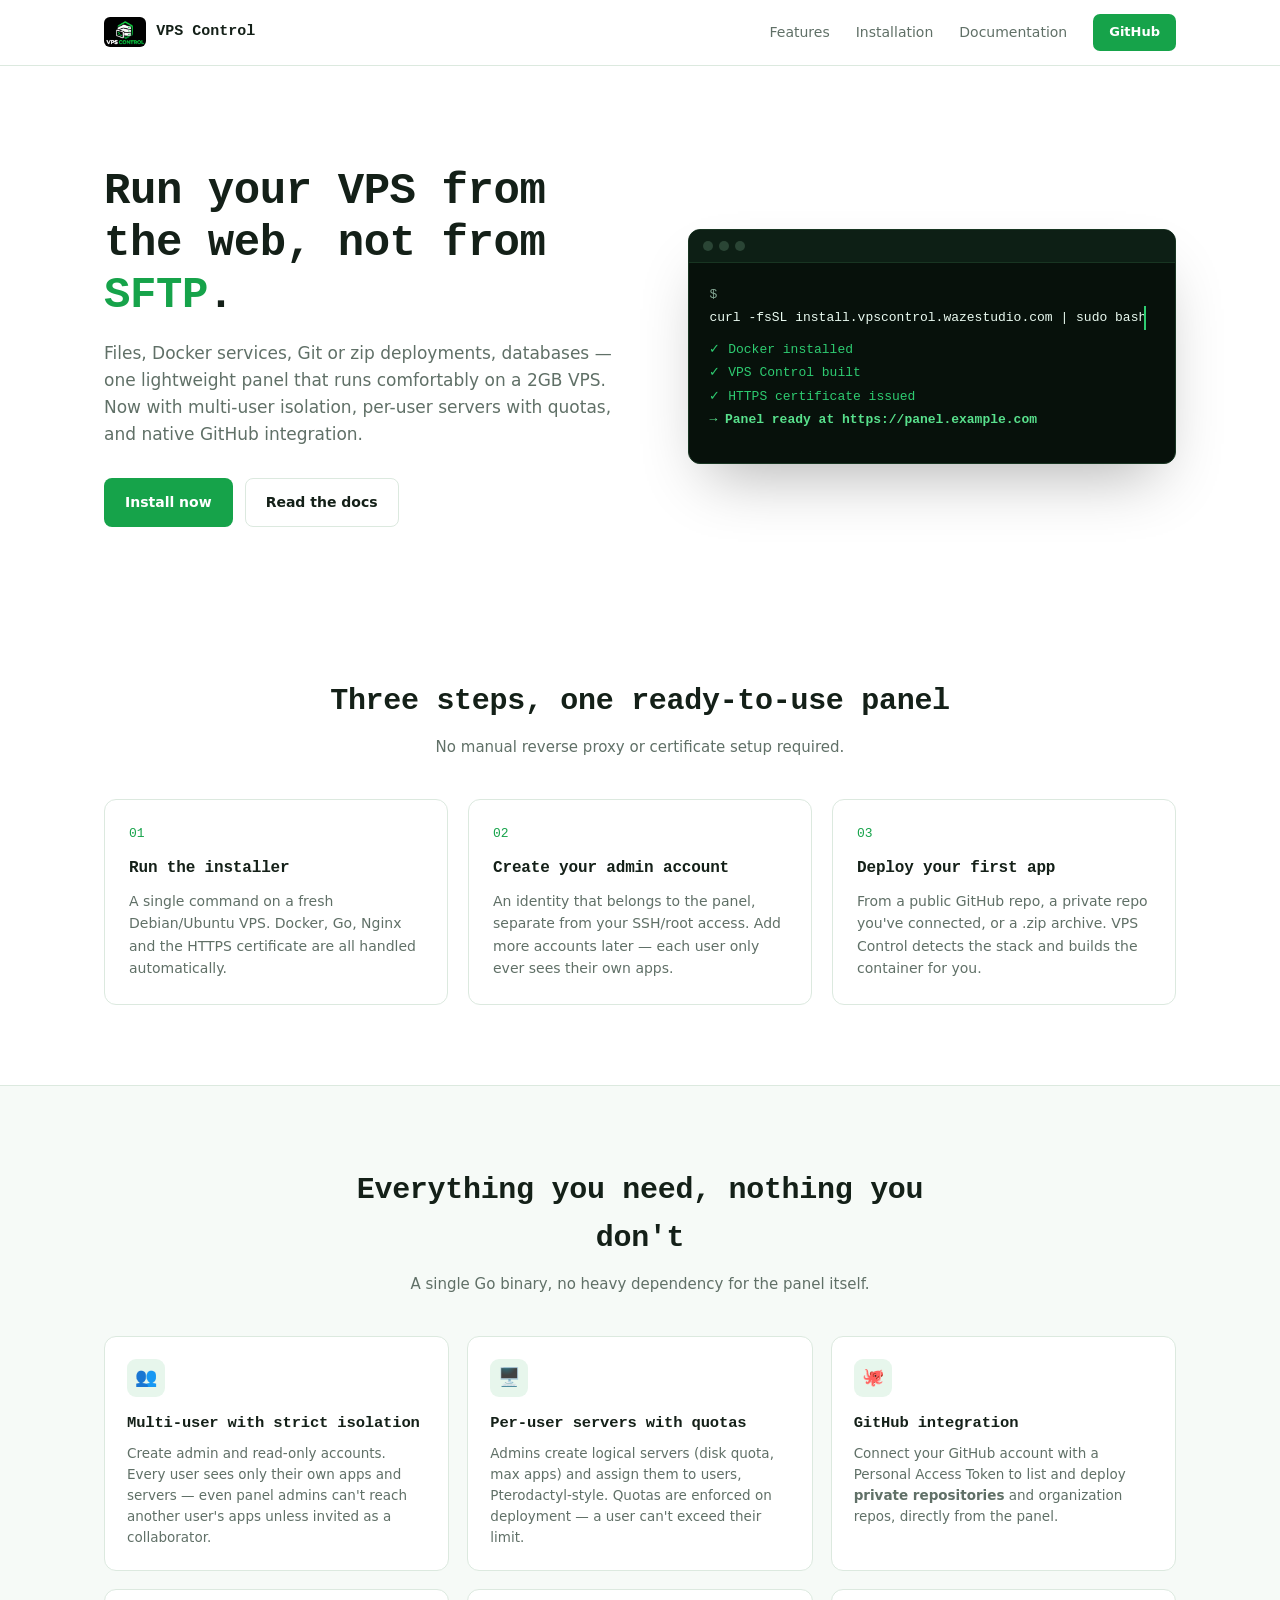
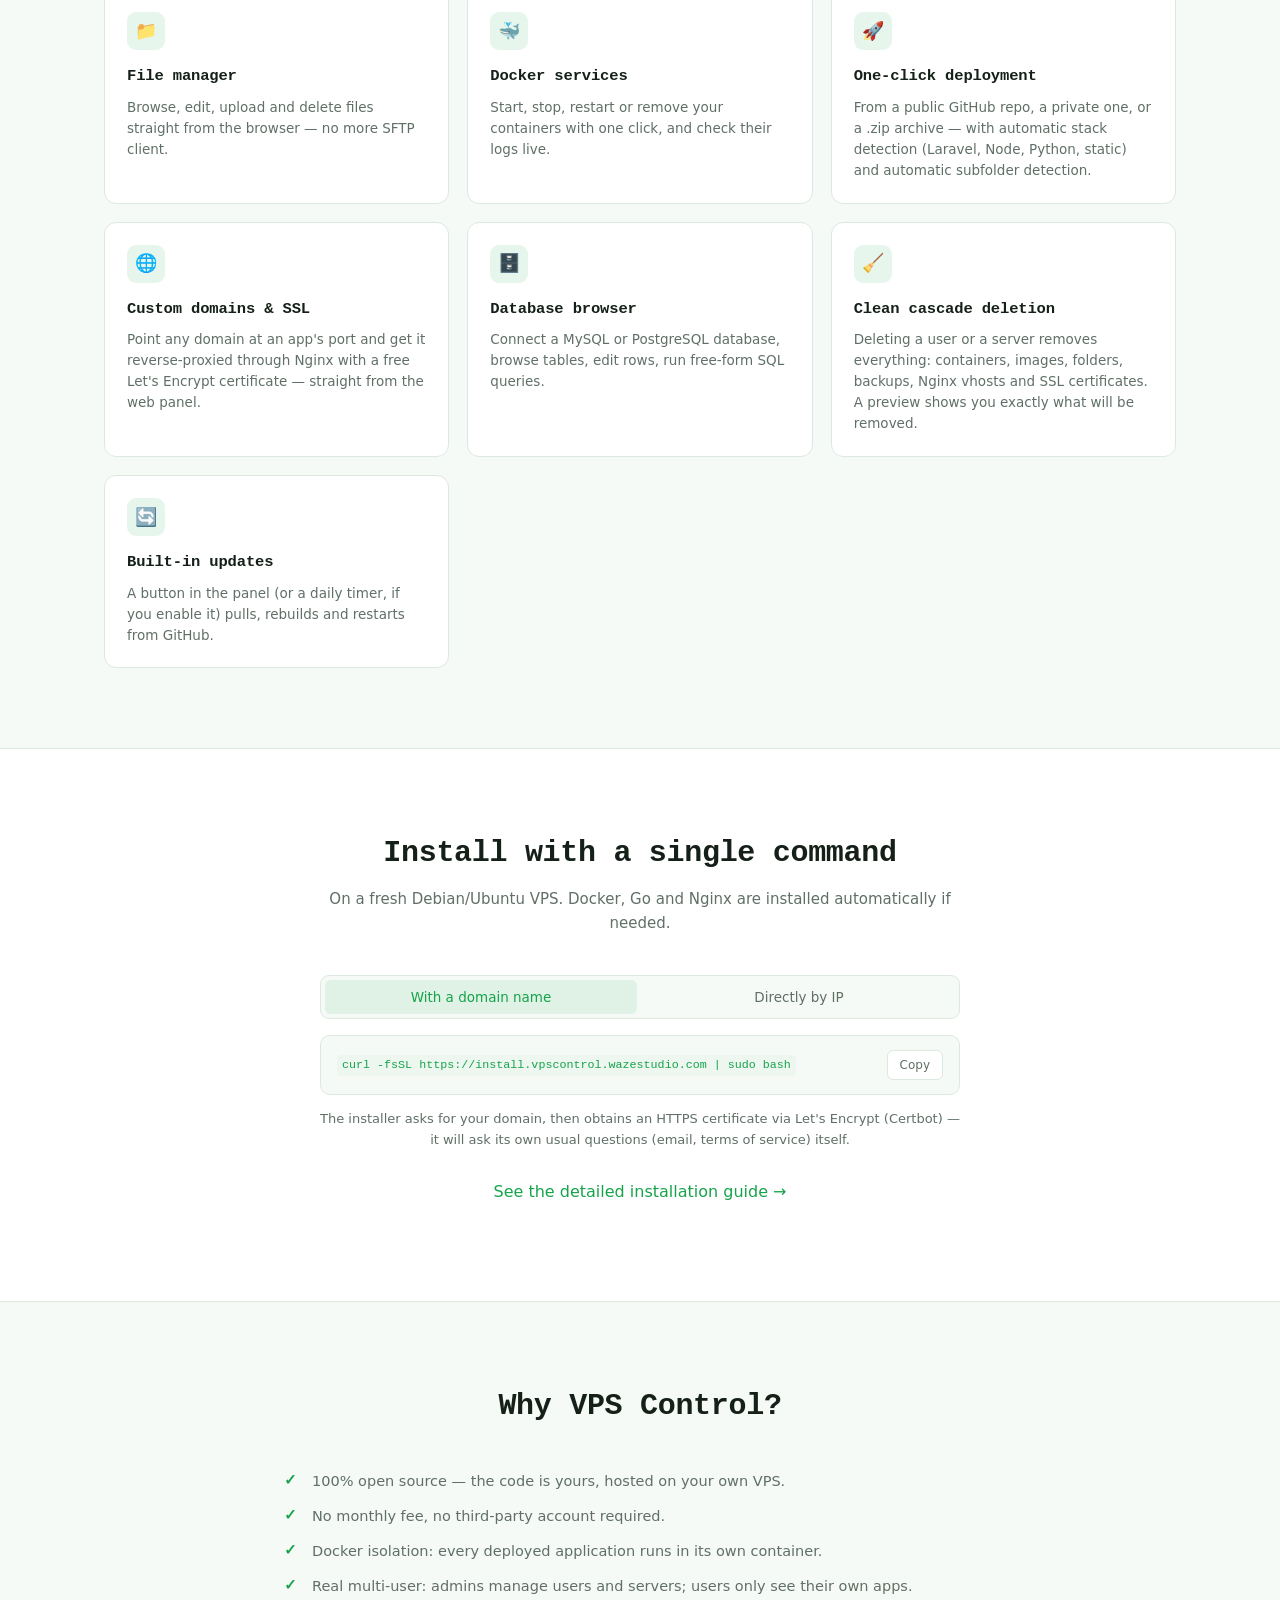
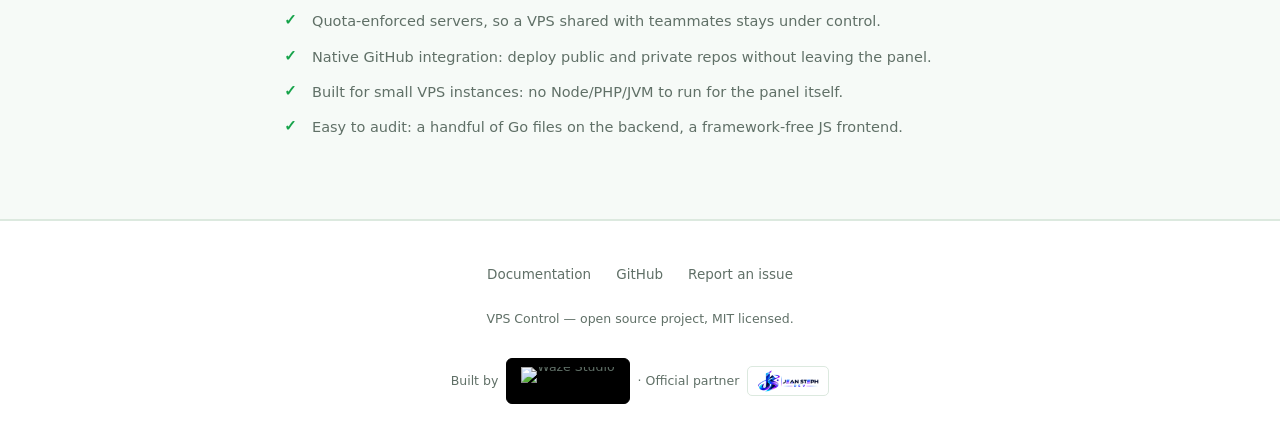
==== commit 580f9eec: "Update index.html" ====
--- a/index.html
+++ b/index.html
@@ -4,7 +4,7 @@
 <meta charset="UTF-8">
 <meta name="viewport" content="width=device-width, initial-scale=1.0">
 <title>VPS Control — the open-source admin panel for your VPS</title>
-<meta name="description" content="VPS Control is an open-source, lightweight web panel (runs comfortably on 2GB of RAM) for managing files, Docker services, deployments and databases on your VPS.">
+<meta name="description" content="VPS Control is an open-source, lightweight web panel (runs comfortably on 2GB of RAM) for managing files, Docker services, deployments and databases on your VPS. Multi-user with strict isolation, per-user servers with quotas, and native GitHub integration for private repos.">
 <link rel="icon" type="image/jpeg" href="/assets/logo-icon.jpg">
 <link rel="stylesheet" href="/style.css">
 </head>
@@ -32,9 +32,9 @@
 <header class="hero">
   <div class="container hero-grid">
     <div>
-     
+
       <h1>Run your VPS from<br>the web, not from <span class="accent">SFTP</span>.</h1>
-      <p class="tagline">Files, Docker services, Git or zip deployments, databases — one lightweight panel that runs comfortably on a 2GB VPS.</p>
+      <p class="tagline">Files, Docker services, Git or zip deployments, databases — one lightweight panel that runs comfortably on a 2GB VPS. Now with multi-user isolation, per-user servers with quotas, and native GitHub integration.</p>
       <div class="hero-ctas">
         <a href="#installation" class="btn btn-primary">Install now</a>
         <a href="/docs.html" class="btn btn-secondary">Read the docs</a>
@@ -68,12 +68,12 @@
       <div class="step-card">
         <div class="num">02</div>
         <h3>Create your admin account</h3>
-        <p>An identity that belongs to the panel, separate from your SSH/root access. Add more accounts later if needed.</p>
+        <p>An identity that belongs to the panel, separate from your SSH/root access. Add more accounts later — each user only ever sees their own apps.</p>
       </div>
       <div class="step-card">
         <div class="num">03</div>
         <h3>Deploy your first app</h3>
-        <p>From a public GitHub repo or a .zip archive. VPS Control detects the stack and builds the container for you.</p>
+        <p>From a public GitHub repo, a private repo you've connected, or a .zip archive. VPS Control detects the stack and builds the container for you.</p>
       </div>
     </div>
   </div>
@@ -86,6 +86,21 @@
       <p>A single Go binary, no heavy dependency for the panel itself.</p>
     </div>
     <div class="features-grid">
+      <div class="feature-card">
+        <div class="icon-badge">👥</div>
+        <h3>Multi-user with strict isolation</h3>
+        <p>Create admin and read-only accounts. Every user sees only their own apps and servers — even panel admins can't reach another user's apps unless invited as a collaborator.</p>
+      </div>
+      <div class="feature-card">
+        <div class="icon-badge">🖥️</div>
+        <h3>Per-user servers with quotas</h3>
+        <p>Admins create logical servers (disk quota, max apps) and assign them to users, Pterodactyl-style. Quotas are enforced on deployment — a user can't exceed their limit.</p>
+      </div>
+      <div class="feature-card">
+        <div class="icon-badge">🐙</div>
+        <h3>GitHub integration</h3>
+        <p>Connect your GitHub account with a Personal Access Token to list and deploy <strong>private repositories</strong> and organization repos, directly from the panel.</p>
+      </div>
       <div class="feature-card">
         <div class="icon-badge">📁</div>
         <h3>File manager</h3>
@@ -99,7 +114,7 @@
       <div class="feature-card">
         <div class="icon-badge">🚀</div>
         <h3>One-click deployment</h3>
-        <p>From a public GitHub repo or a .zip archive, with automatic stack detection (Laravel, Node, Python, static).</p>
+        <p>From a public GitHub repo, a private one, or a .zip archive — with automatic stack detection (Laravel, Node, Python, static) and automatic subfolder detection.</p>
       </div>
       <div class="feature-card">
         <div class="icon-badge">🌐</div>
@@ -112,9 +127,9 @@
         <p>Connect a MySQL or PostgreSQL database, browse tables, edit rows, run free-form SQL queries.</p>
       </div>
       <div class="feature-card">
-        <div class="icon-badge">🔐</div>
-        <h3>Dedicated admin accounts</h3>
-        <p>Credentials that belong to the panel, separate from your server's SSH/root access. Multiple accounts, admin or read-only.</p>
+        <div class="icon-badge">🧹</div>
+        <h3>Clean cascade deletion</h3>
+        <p>Deleting a user or a server removes everything: containers, images, folders, backups, Nginx vhosts and SSL certificates. A preview shows you exactly what will be removed.</p>
       </div>
       <div class="feature-card">
         <div class="icon-badge">🔄</div>
@@ -166,6 +181,9 @@
       <li>100% open source — the code is yours, hosted on your own VPS.</li>
       <li>No monthly fee, no third-party account required.</li>
       <li>Docker isolation: every deployed application runs in its own container.</li>
+      <li>Real multi-user: admins manage users and servers; users only see their own apps.</li>
+      <li>Quota-enforced servers, so a VPS shared with teammates stays under control.</li>
+      <li>Native GitHub integration: deploy public and private repos without leaving the panel.</li>
       <li>Built for small VPS instances: no Node/PHP/JVM to run for the panel itself.</li>
       <li>Easy to audit: a handful of Go files on the backend, a framework-free JS frontend.</li>
     </ul>
@@ -182,7 +200,9 @@
     <p class="footer-note">VPS Control — open source project, MIT licensed.</p>
     <div class="footer-credit">
       <span>Built by</span>
-      <span class="waze-badge"><img src="/assets/waze-studio-logo.jpg" alt="Waze Studio"></span>
+      <span class="waze-badge" style="background: #000000; padding: 8px 14px; border-radius: 6px; border-color: #000000;">
+        <img src="/assets/waze-studio-logo.png" alt="Waze Studio" style="height: 28px; width: auto; display: block;">
+      </span>
       <span>· Official partner</span>
       <a href="https://www.lordobitotech.xyz" target="_blank" rel="noopener" class="partner-badge" title="Jean Steph Dev — official partner">
         <img src="/assets/jean-steph-dev-logo.png" alt="Jean Steph Dev">
@@ -193,4 +213,4 @@
 
 <script src="/app.js"></script>
 </body>
-</html>
+</html>
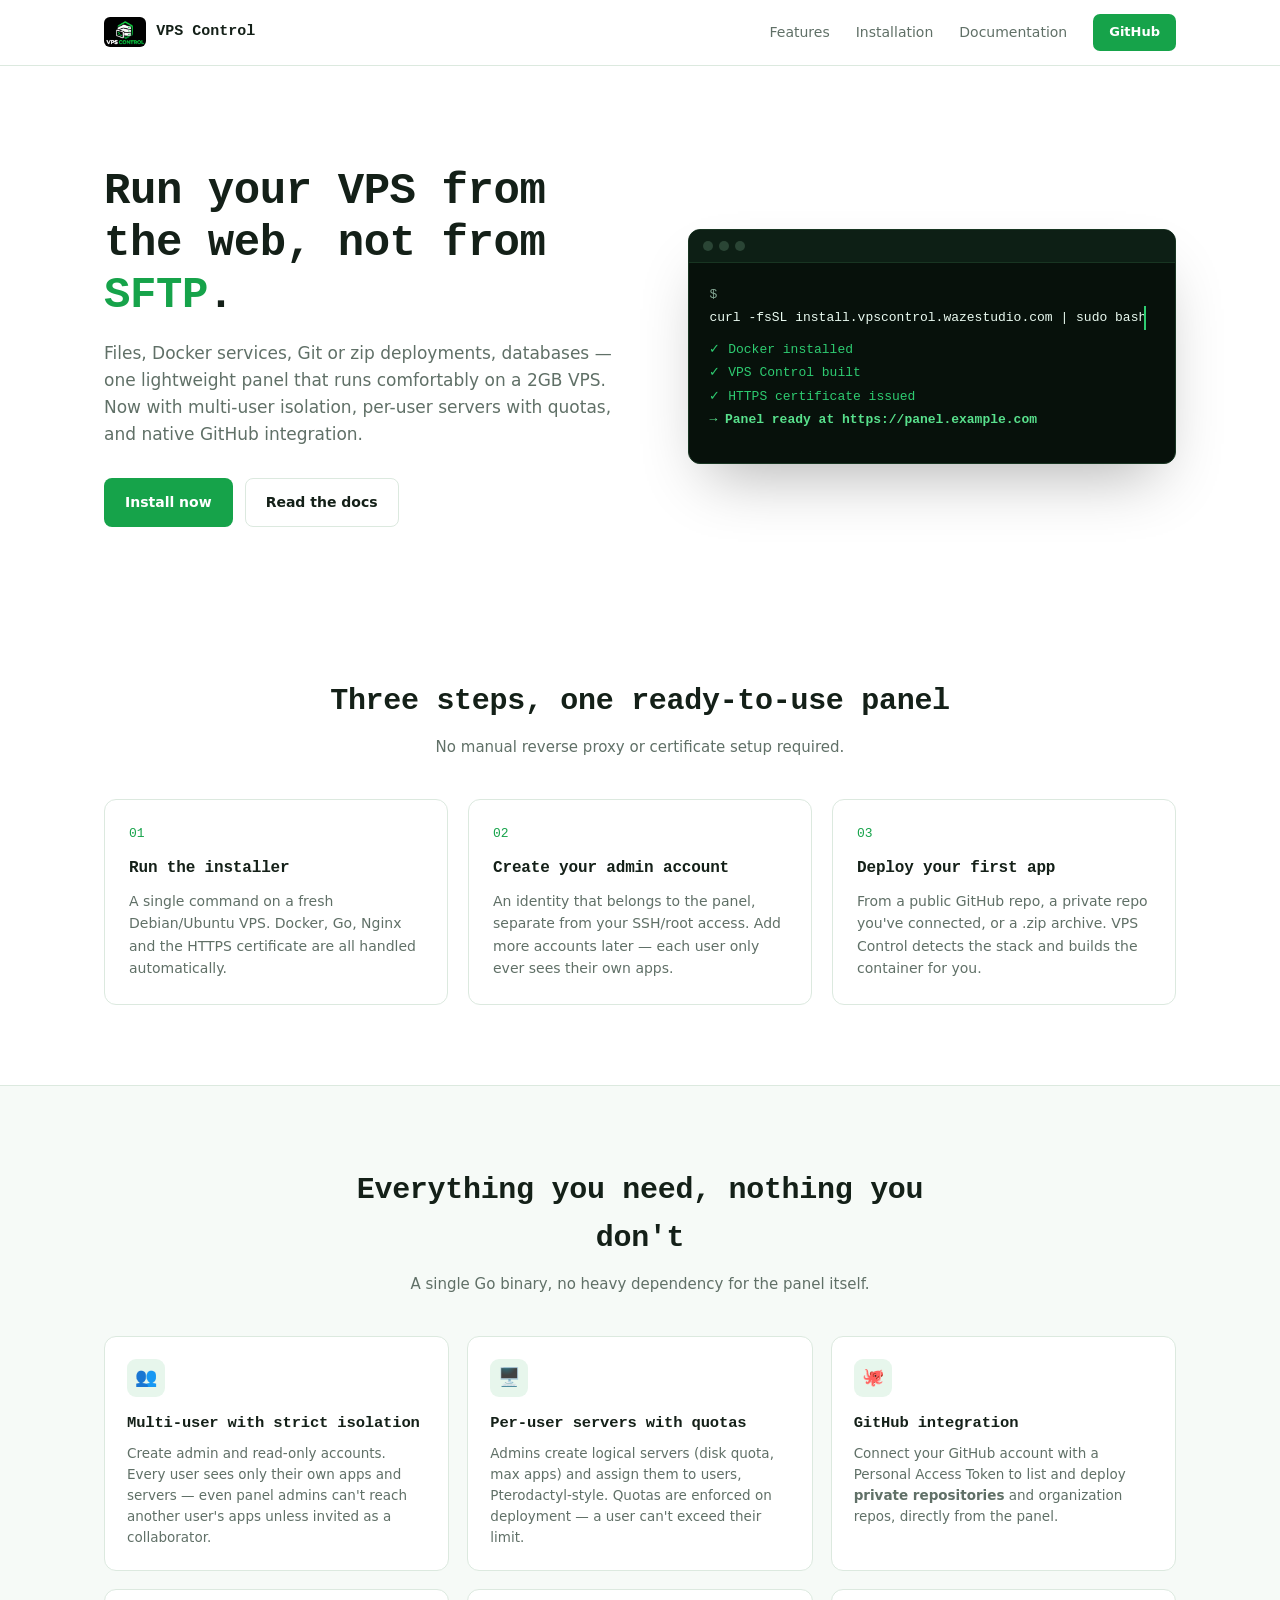
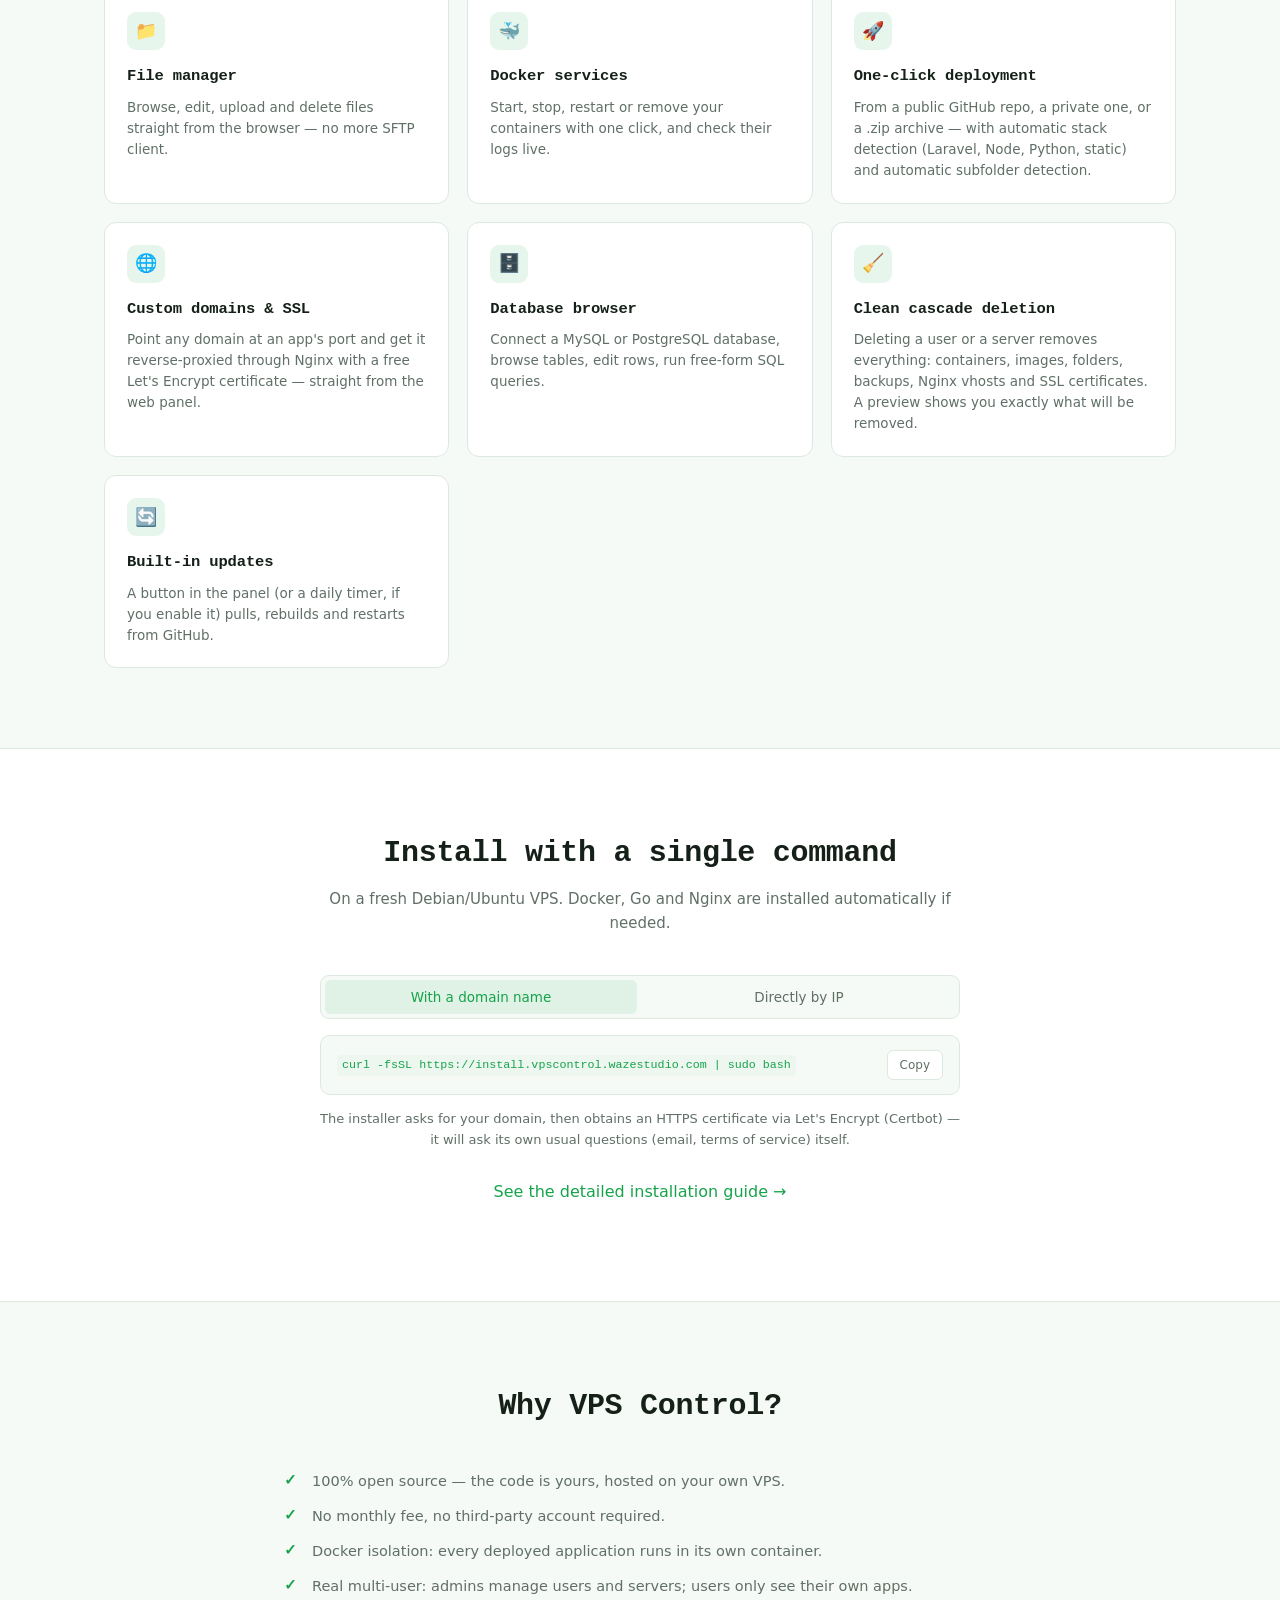
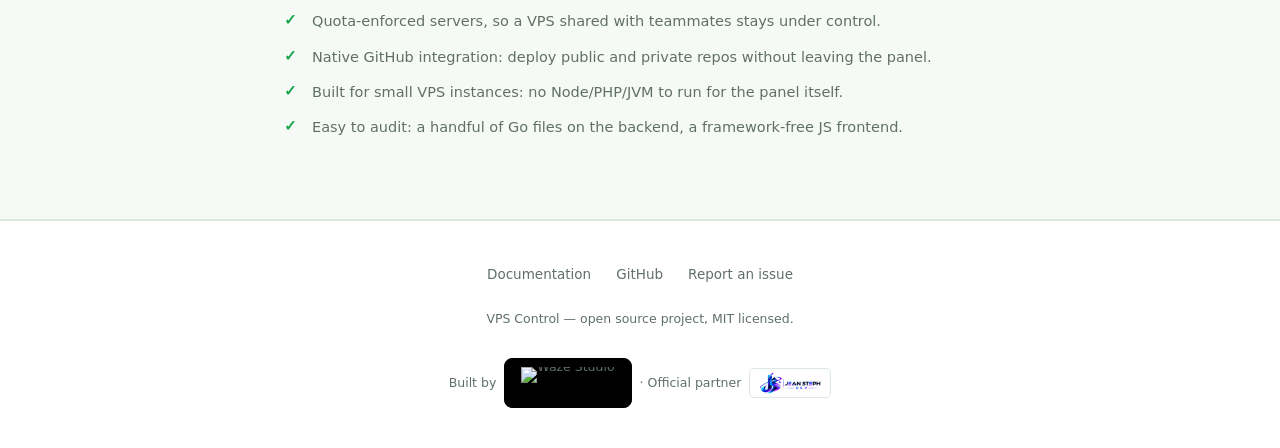
==== commit 7a2e8304: "Update index.html" ====
--- a/index.html
+++ b/index.html
@@ -200,8 +200,8 @@
     <p class="footer-note">VPS Control — open source project, MIT licensed.</p>
     <div class="footer-credit">
       <span>Built by</span>
-      <span class="waze-badge" style="background: #000000; padding: 8px 14px; border-radius: 6px; border-color: #000000;">
-        <img src="/assets/waze-studio-logo.png" alt="Waze Studio" style="height: 28px; width: auto; display: block;">
+      <span class="waze-badge" style="background: #000000; padding: 8px 16px; border-radius: 8px; border: 1px solid #000000; display: inline-flex; align-items: center;">
+        <img src="/assets/waze-studio-logo.png" alt="Waze Studio" style="height: 32px; width: auto; display: block;">
       </span>
       <span>· Official partner</span>
       <a href="https://www.lordobitotech.xyz" target="_blank" rel="noopener" class="partner-badge" title="Jean Steph Dev — official partner">
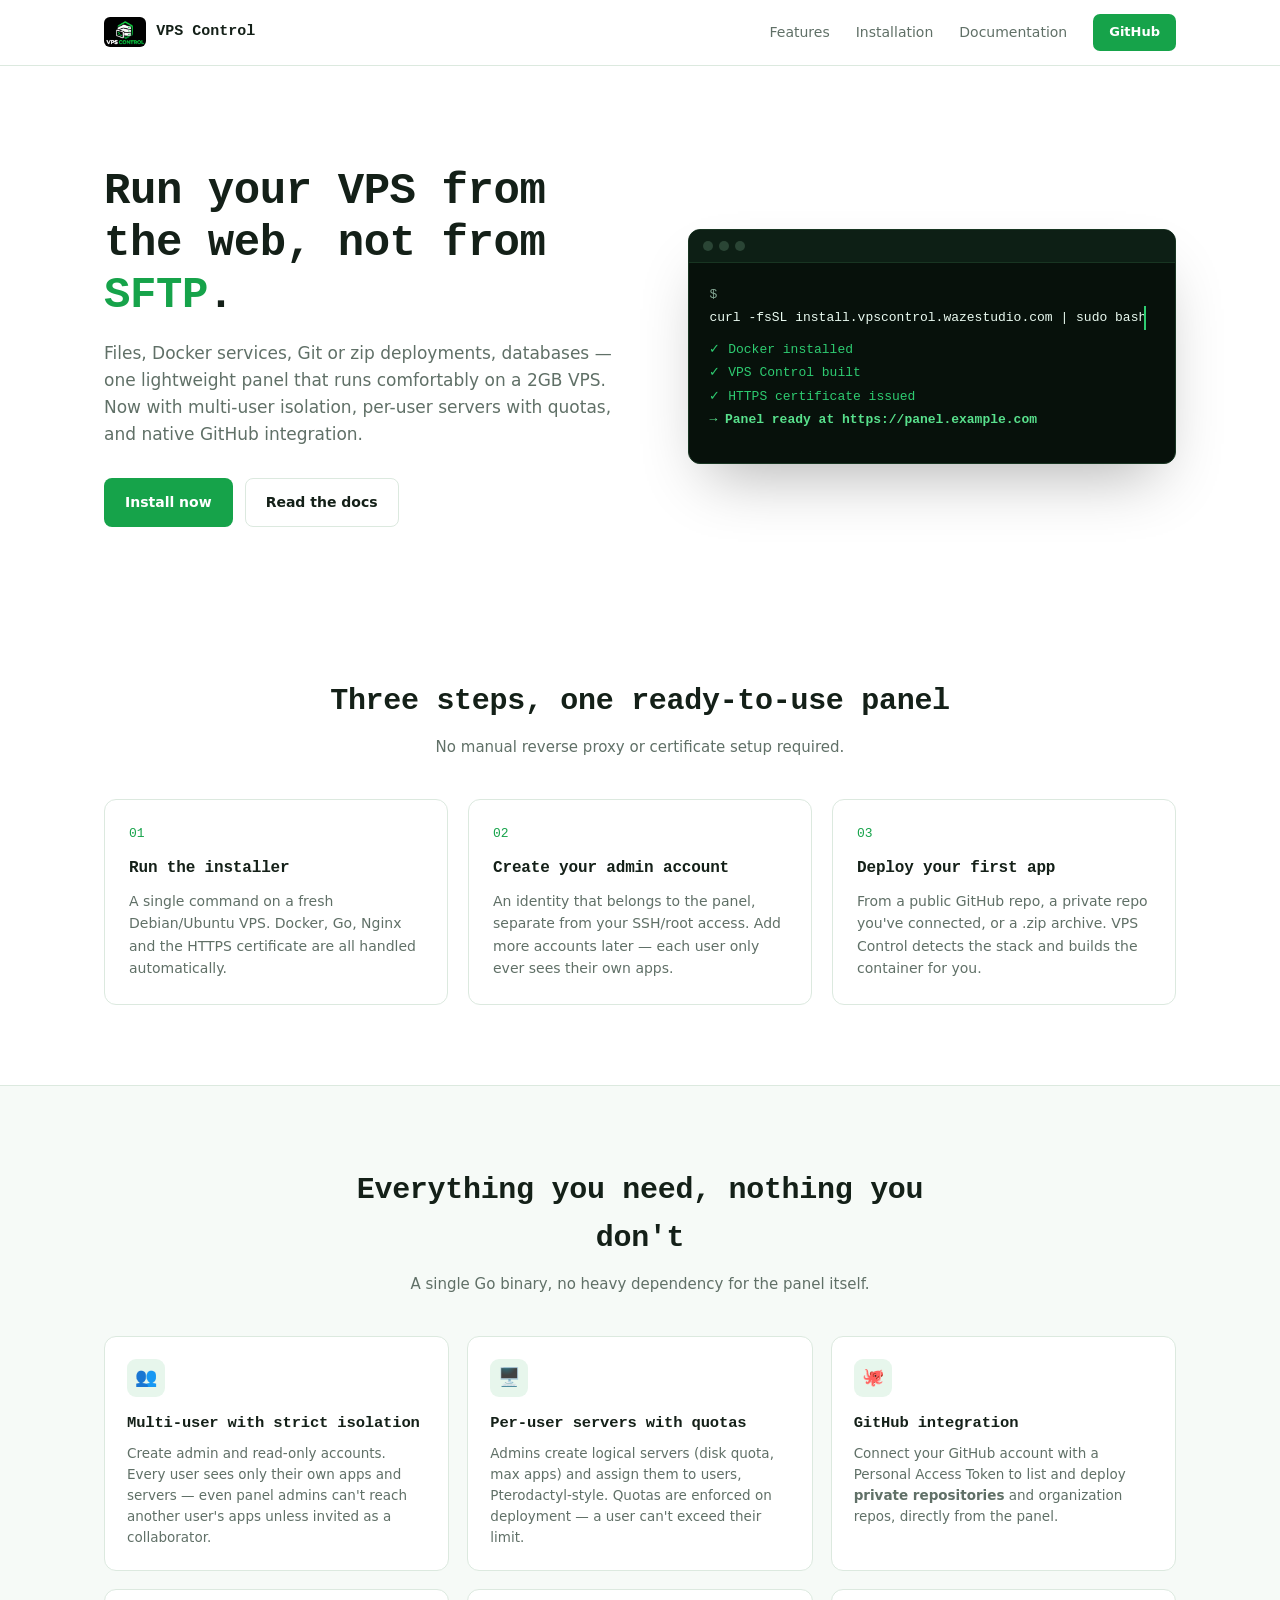
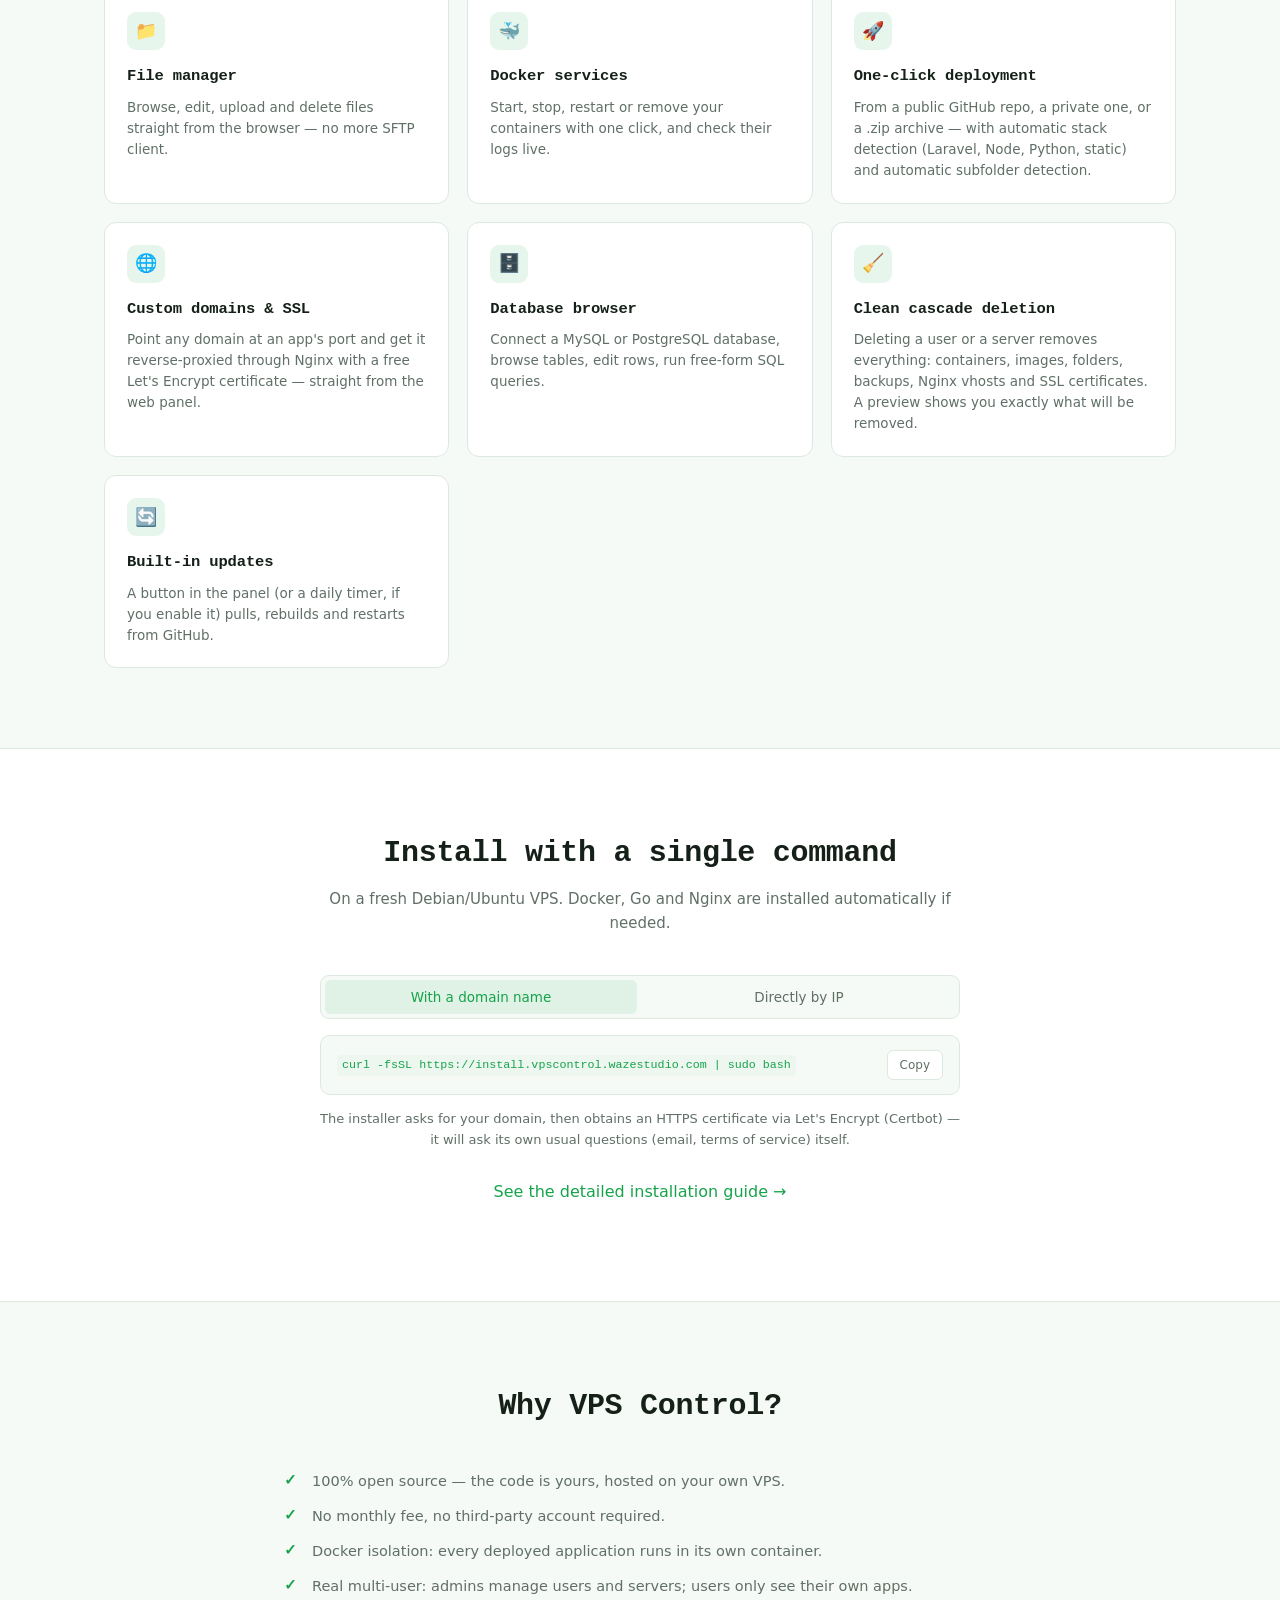
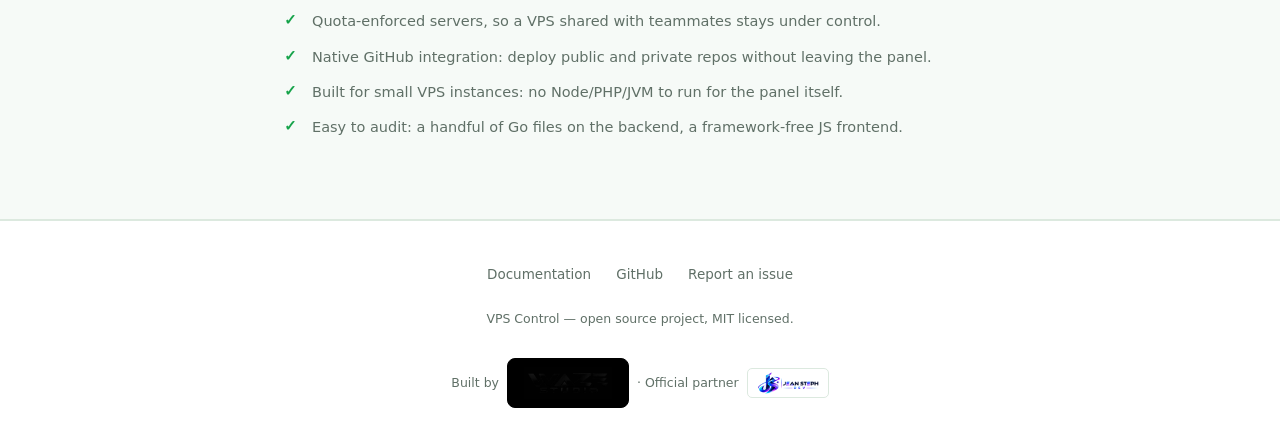
==== commit 4593b7d7: "Update index.html" ====
--- a/index.html
+++ b/index.html
@@ -201,7 +201,7 @@
     <div class="footer-credit">
       <span>Built by</span>
       <span class="waze-badge" style="background: #000000; padding: 8px 16px; border-radius: 8px; border: 1px solid #000000; display: inline-flex; align-items: center;">
-        <img src="/assets/waze-studio-logo.png" alt="Waze Studio" style="height: 32px; width: auto; display: block;">
+        <img src="/assets/waze-studio-logo.jpg" alt="Waze Studio" style="height: 32px; width: auto; display: block;">
       </span>
       <span>· Official partner</span>
       <a href="https://www.lordobitotech.xyz" target="_blank" rel="noopener" class="partner-badge" title="Jean Steph Dev — official partner">
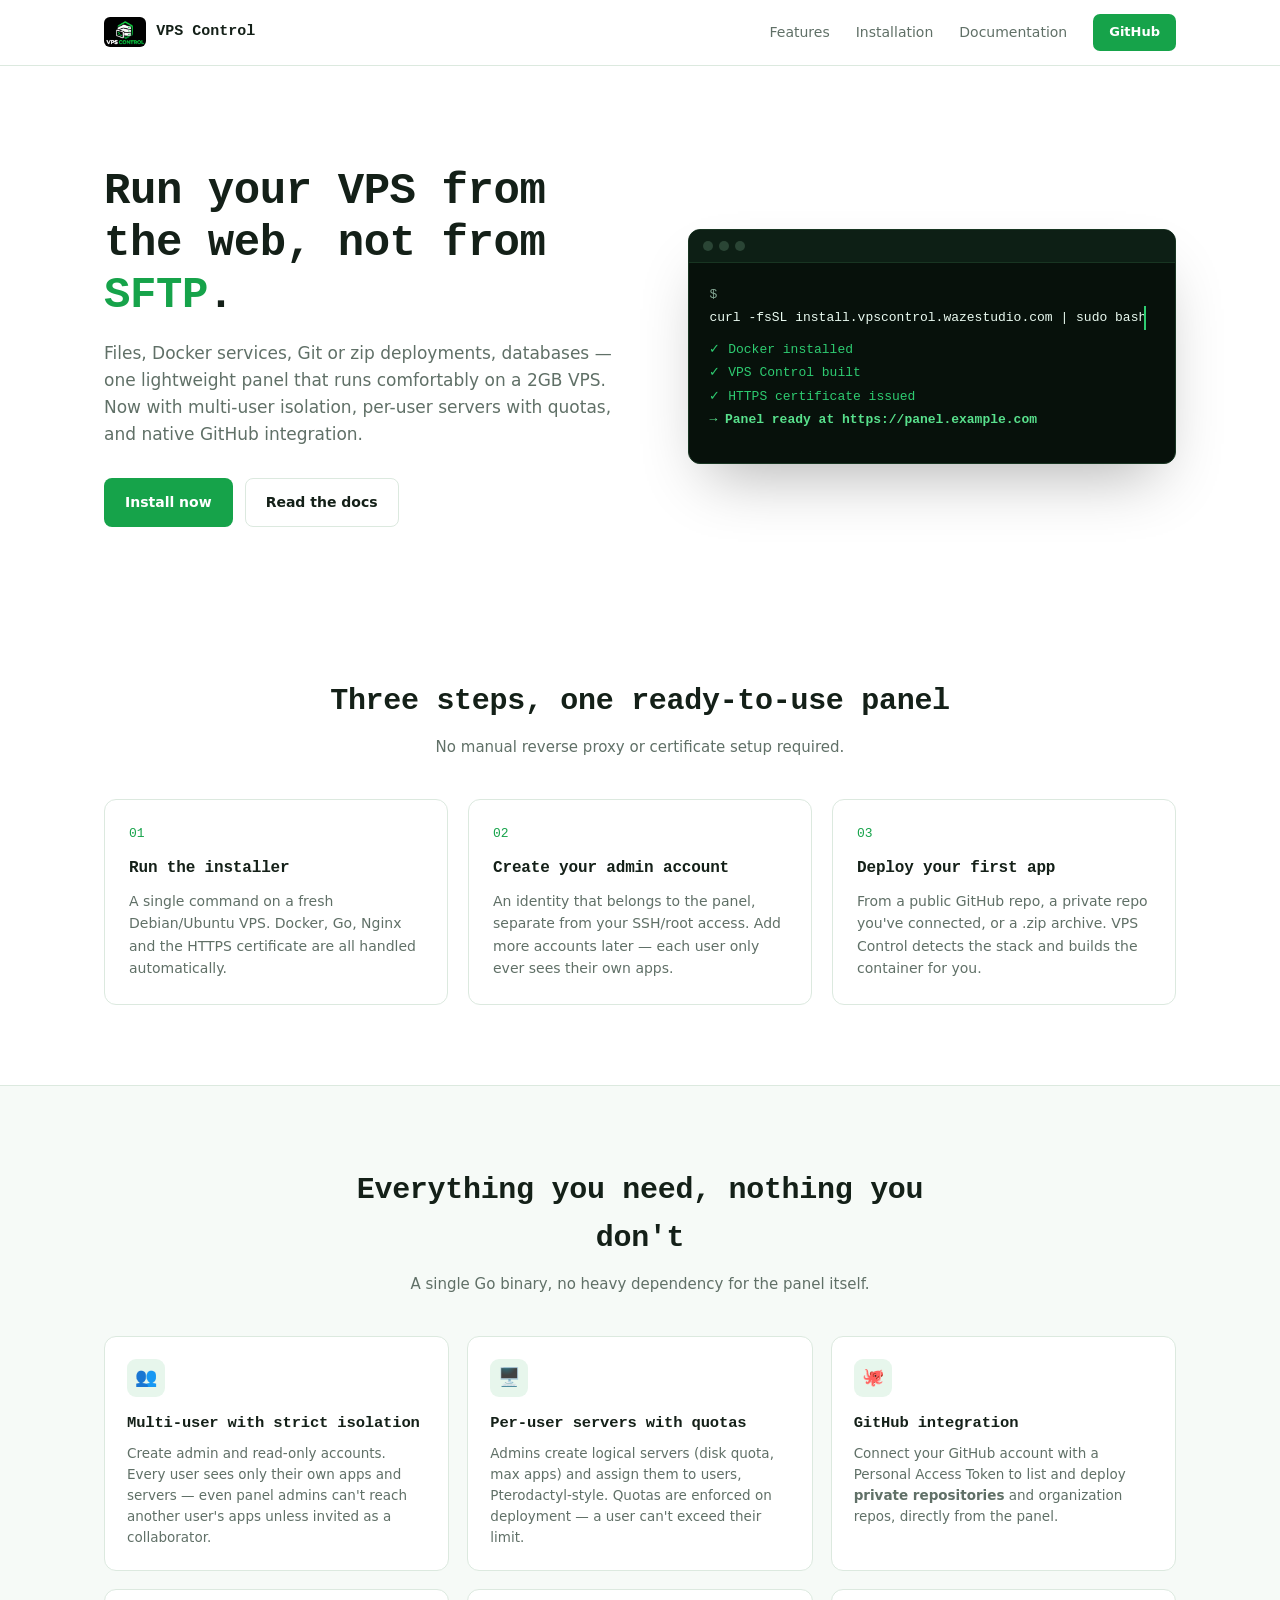
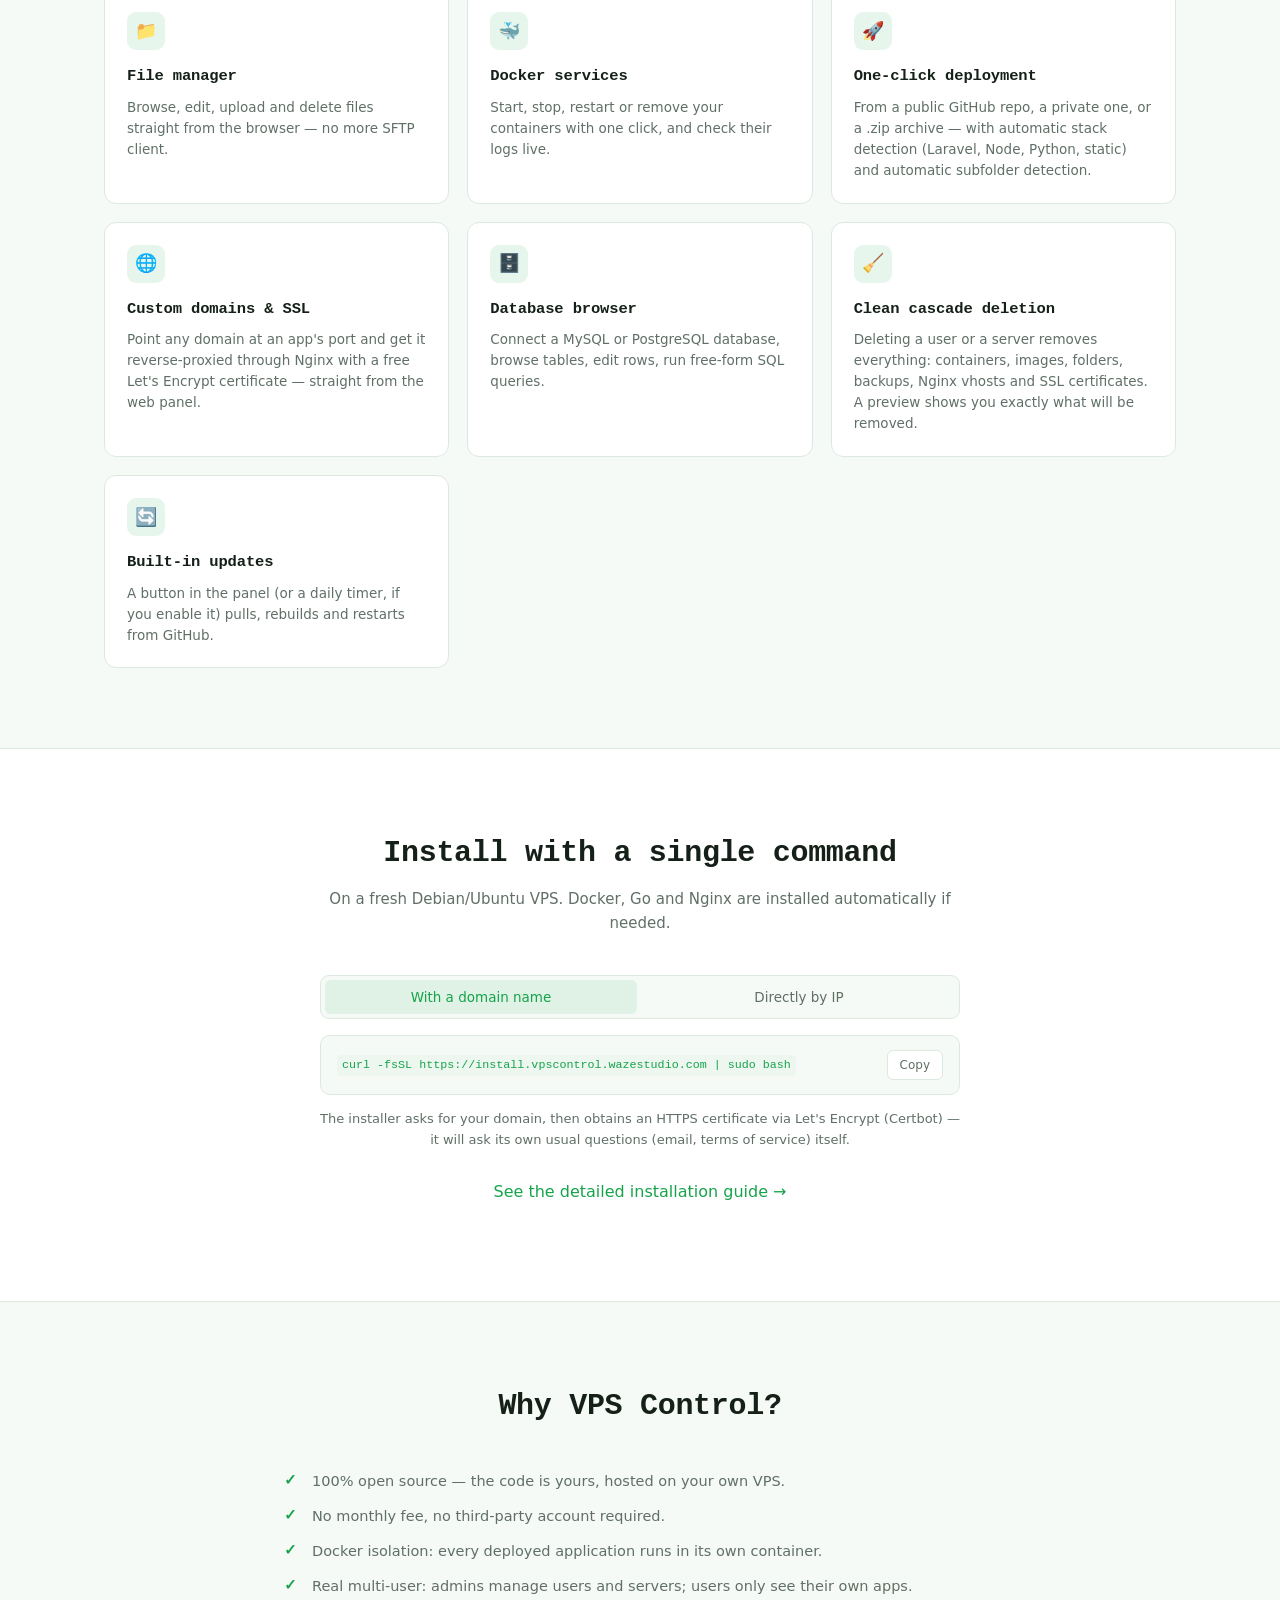
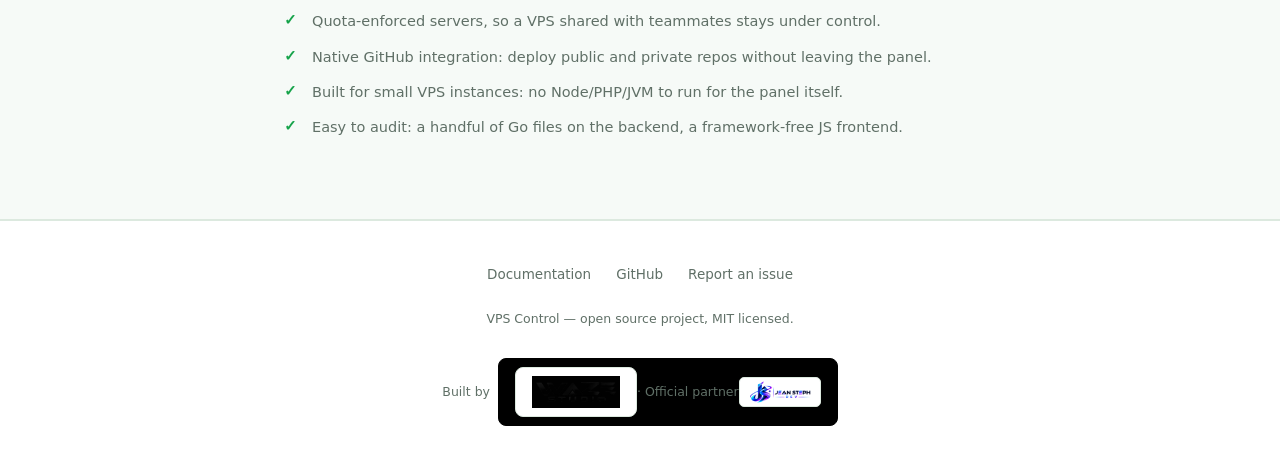
==== commit 1311c5c8: "Update index.html" ====
--- a/index.html
+++ b/index.html
@@ -201,8 +201,9 @@
     <div class="footer-credit">
       <span>Built by</span>
       <span class="waze-badge" style="background: #000000; padding: 8px 16px; border-radius: 8px; border: 1px solid #000000; display: inline-flex; align-items: center;">
-        <img src="/assets/waze-studio-logo.jpg" alt="Waze Studio" style="height: 32px; width: auto; display: block;">
-      </span>
+  <span class="waze-badge" style="background: #ffffff; padding: 8px 16px; border-radius: 8px; border: 1px solid #dce9df; display: inline-flex; align-items: center;">
+  <img src="/assets/waze-studio-logo.jpg" alt="Waze Studio" style="height: 32px; width: auto; display: block;">
+</span>
       <span>· Official partner</span>
       <a href="https://www.lordobitotech.xyz" target="_blank" rel="noopener" class="partner-badge" title="Jean Steph Dev — official partner">
         <img src="/assets/jean-steph-dev-logo.png" alt="Jean Steph Dev">
